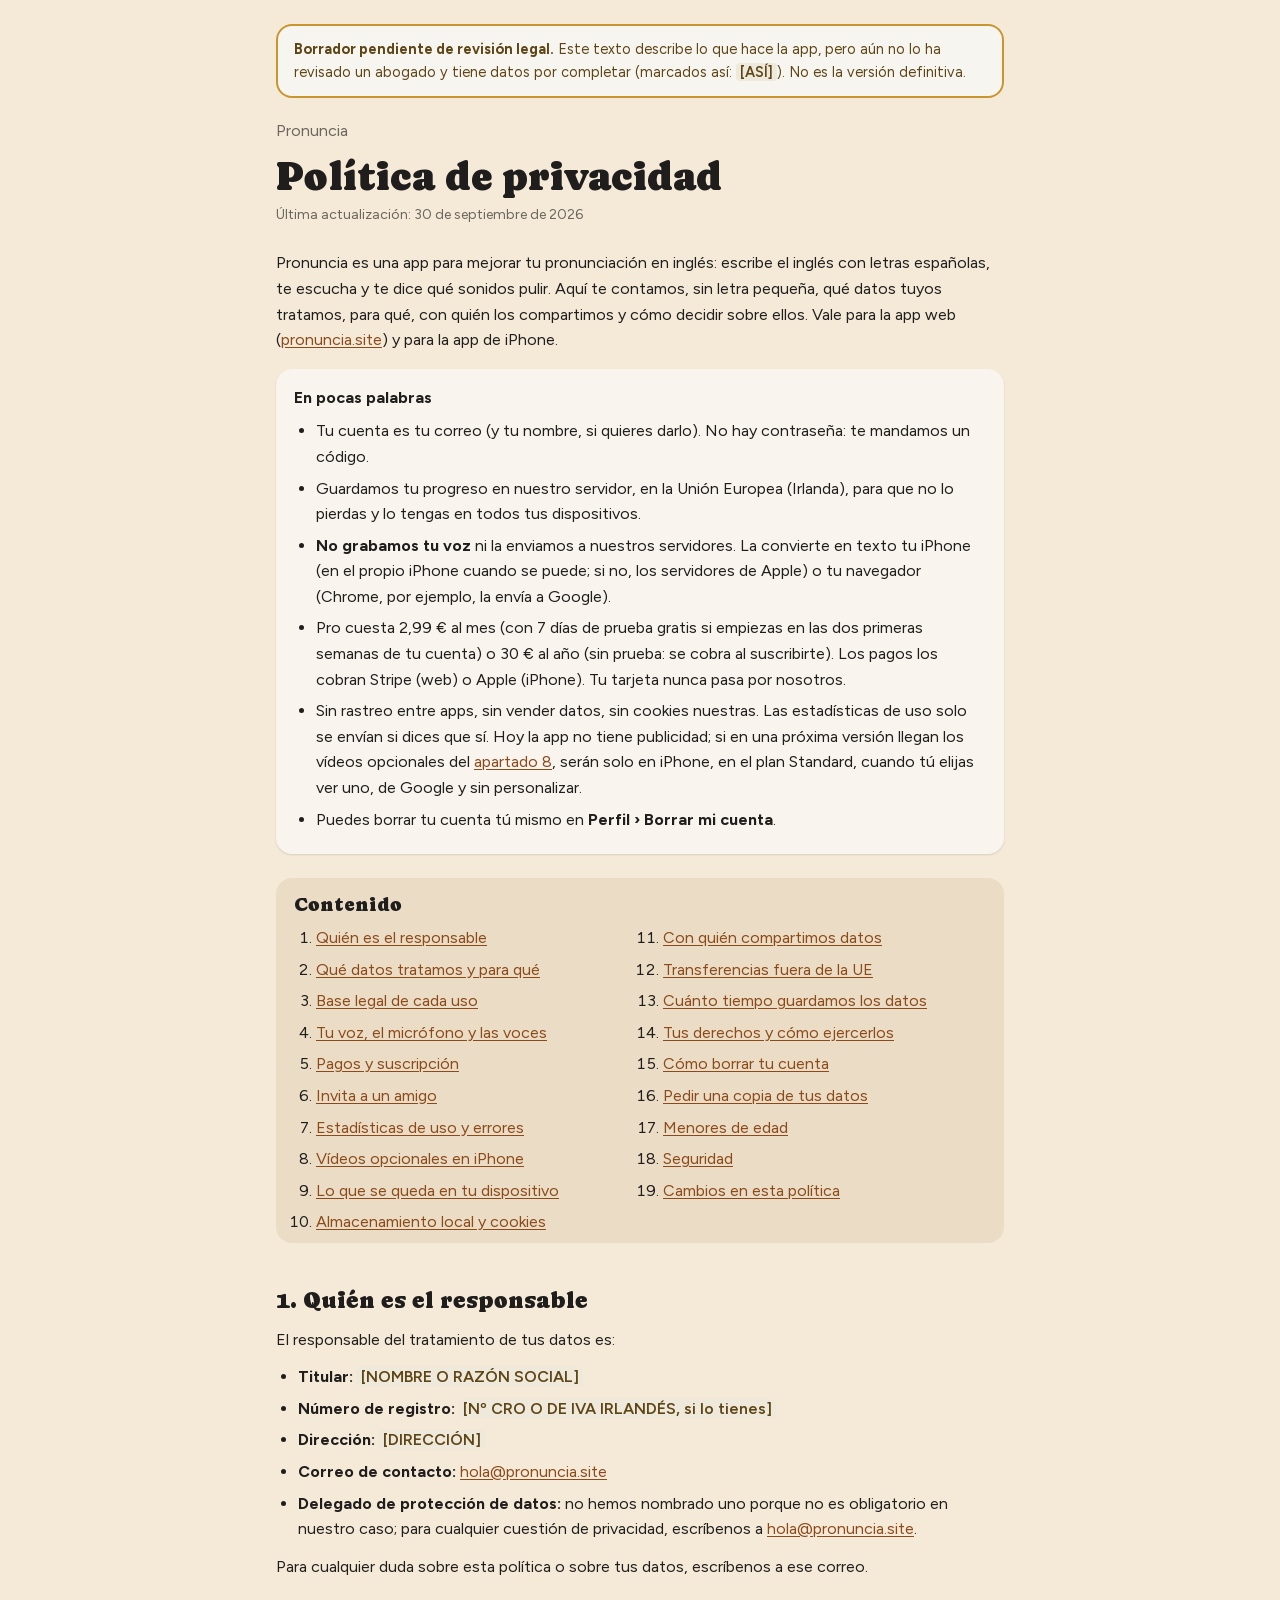
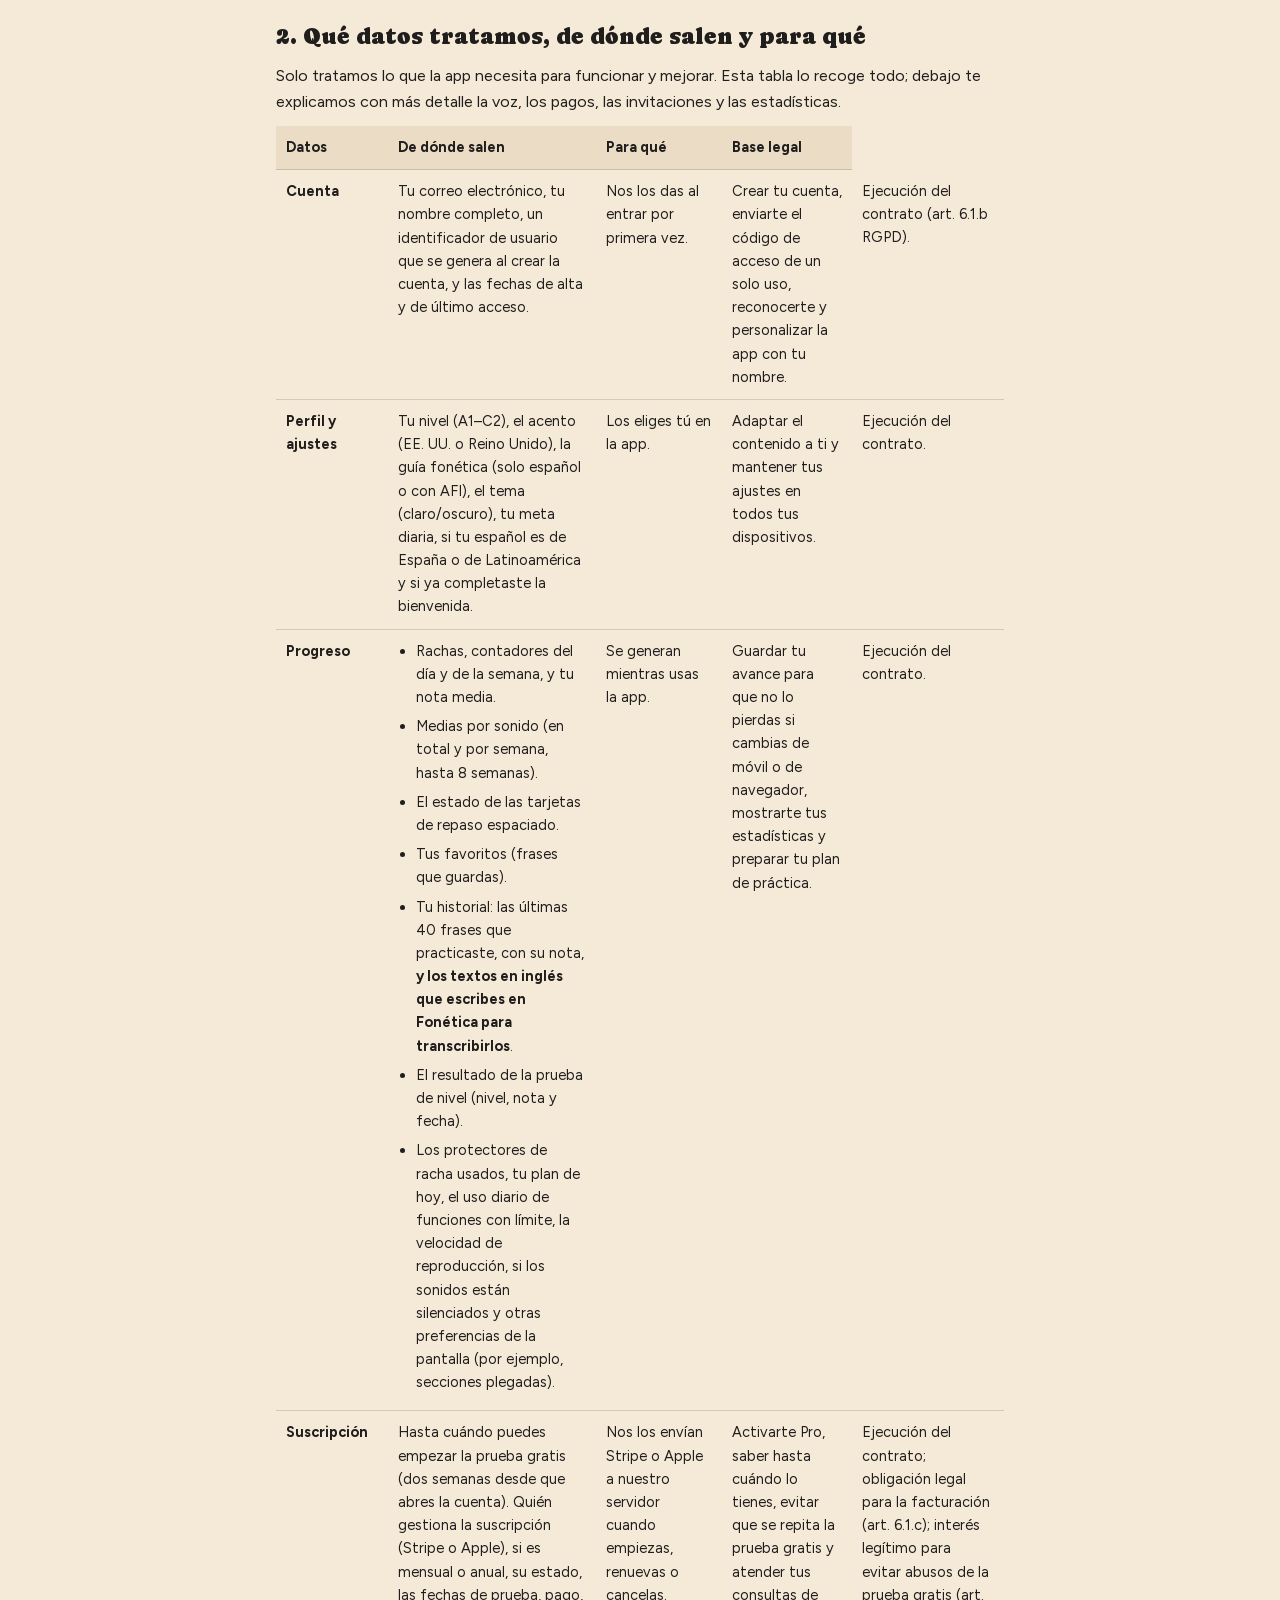
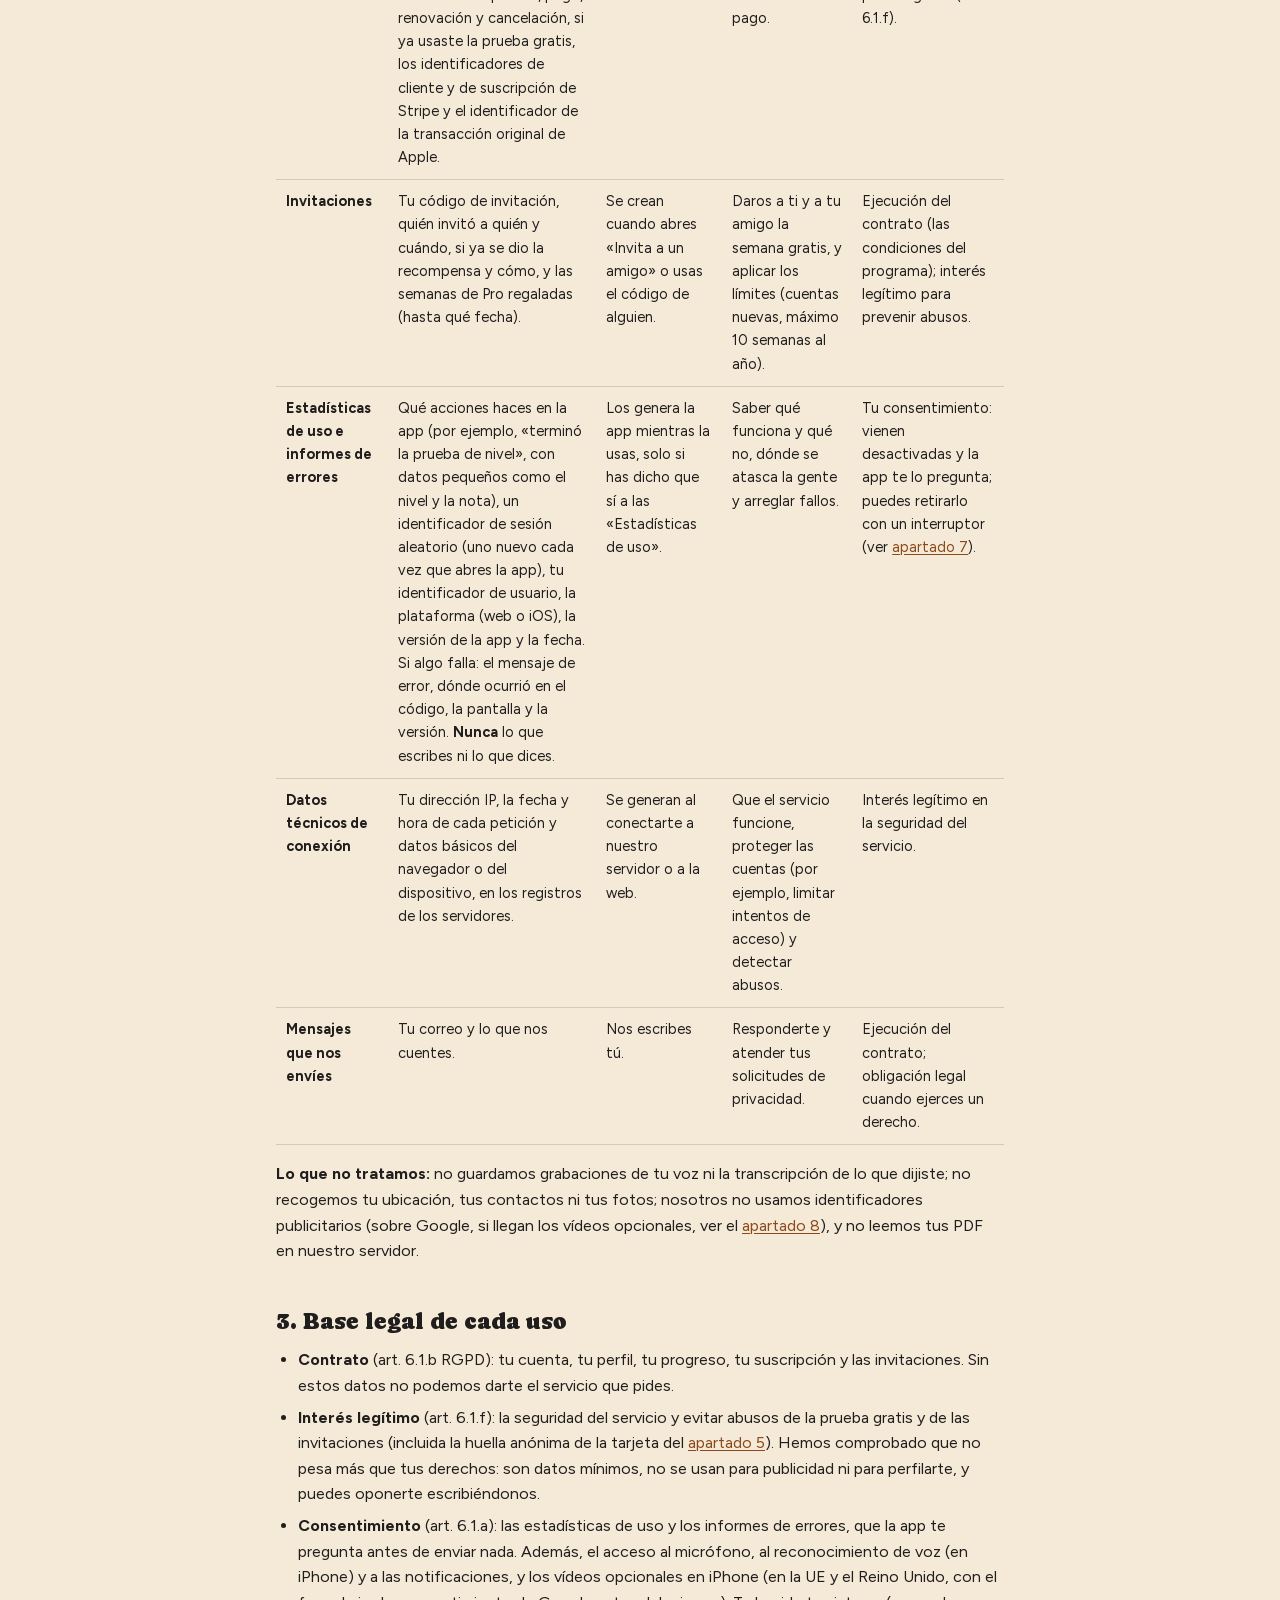
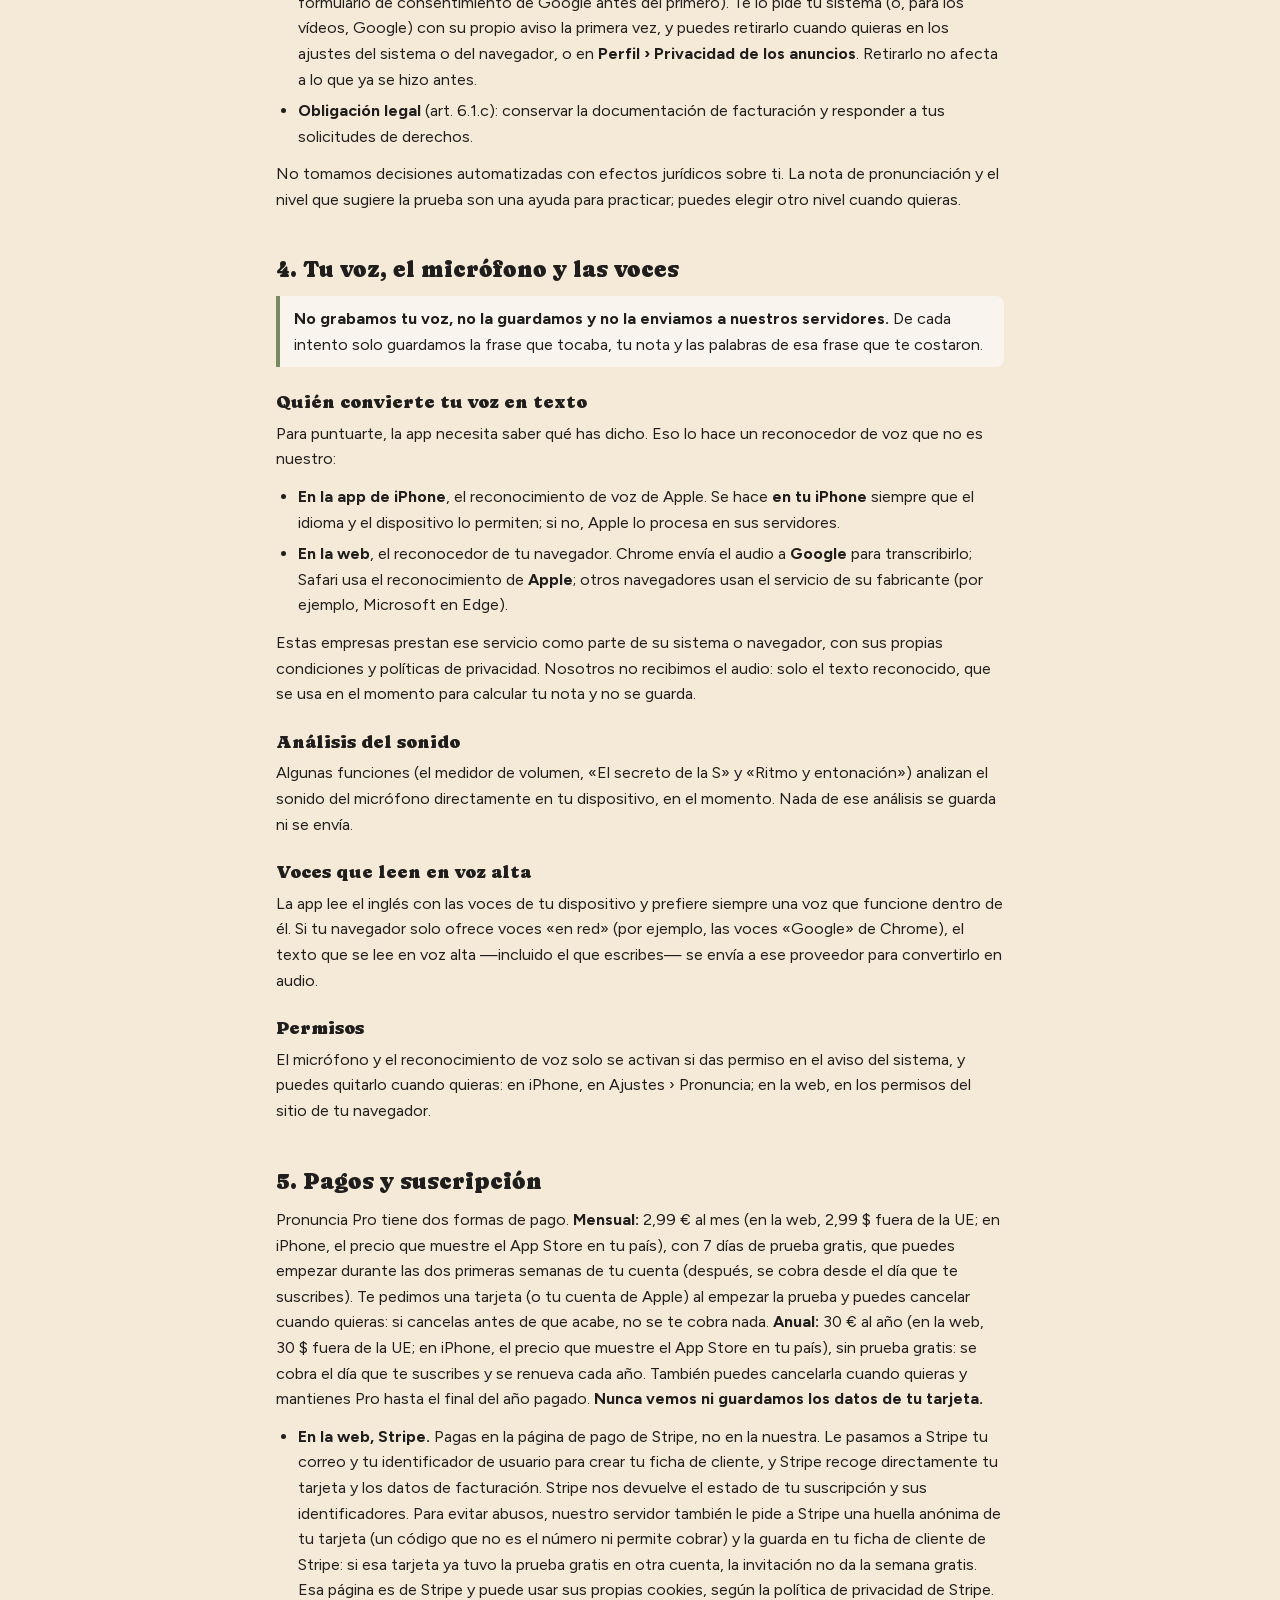
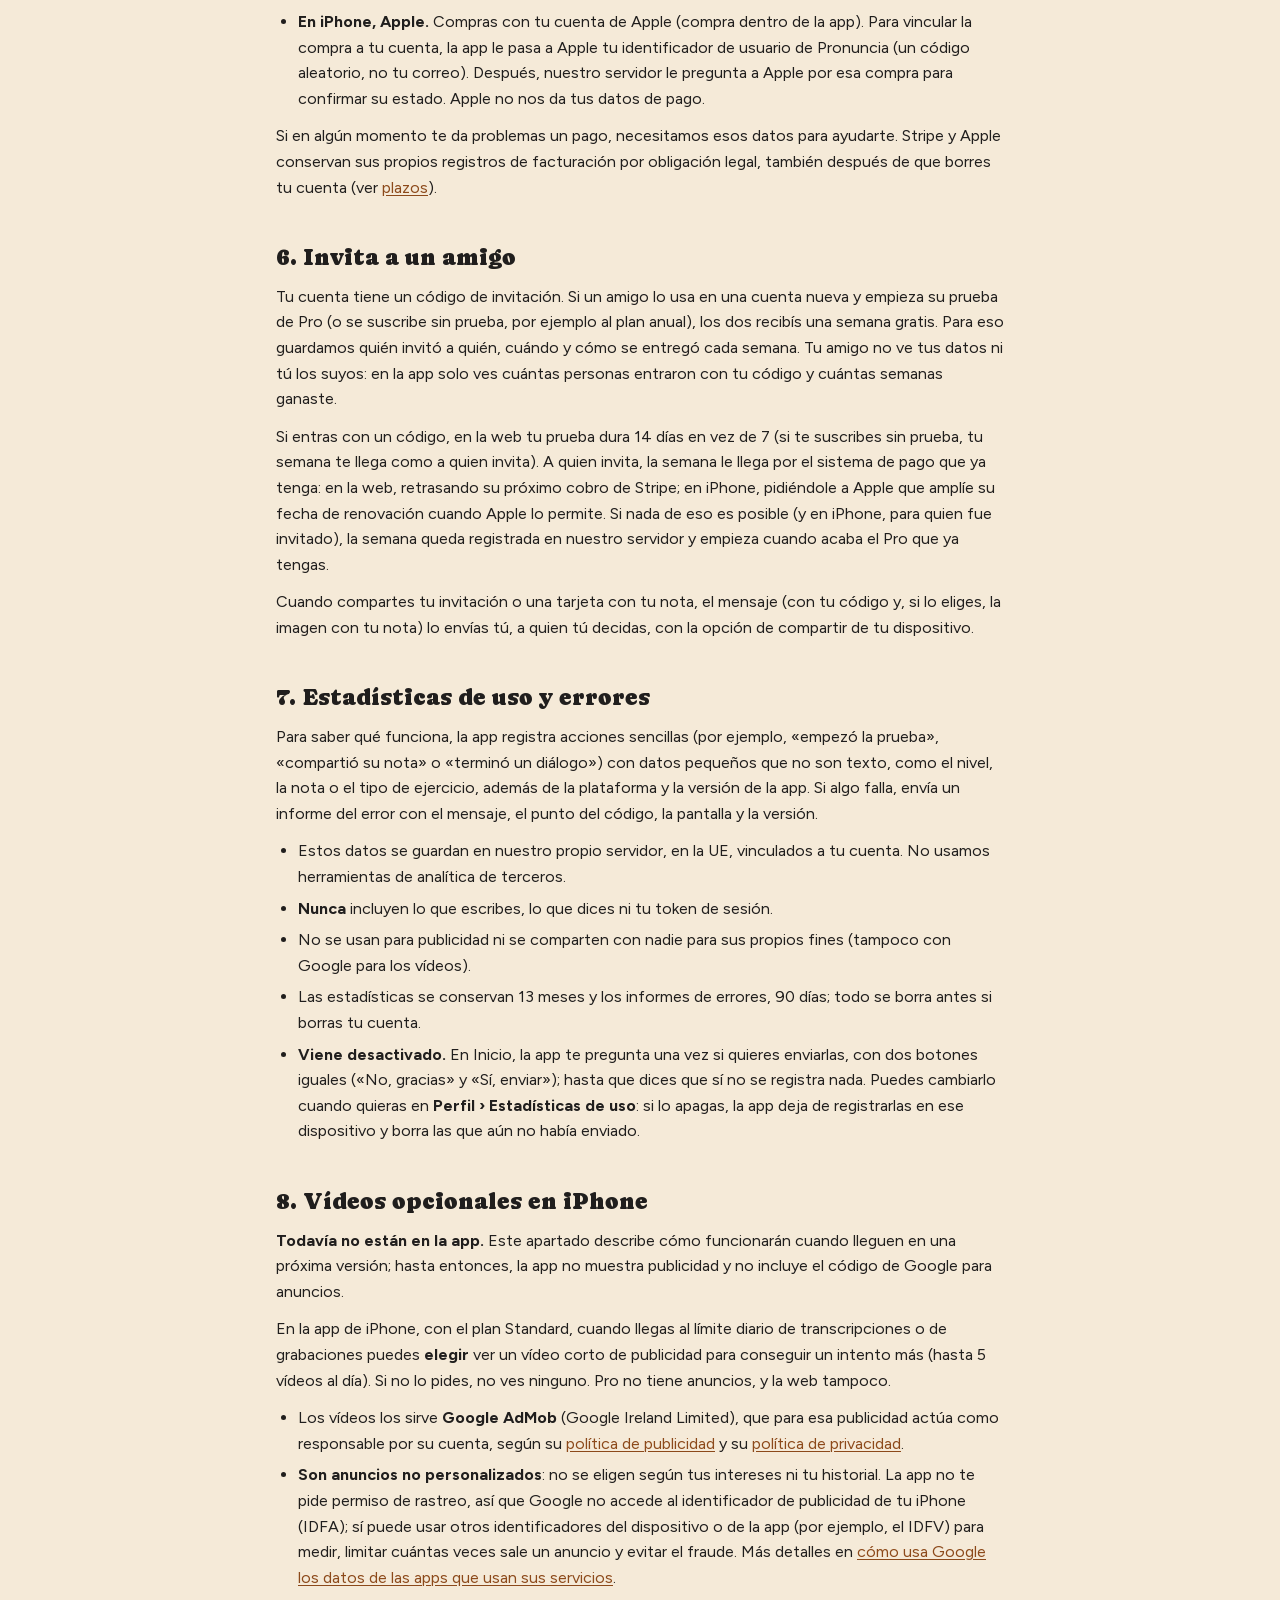
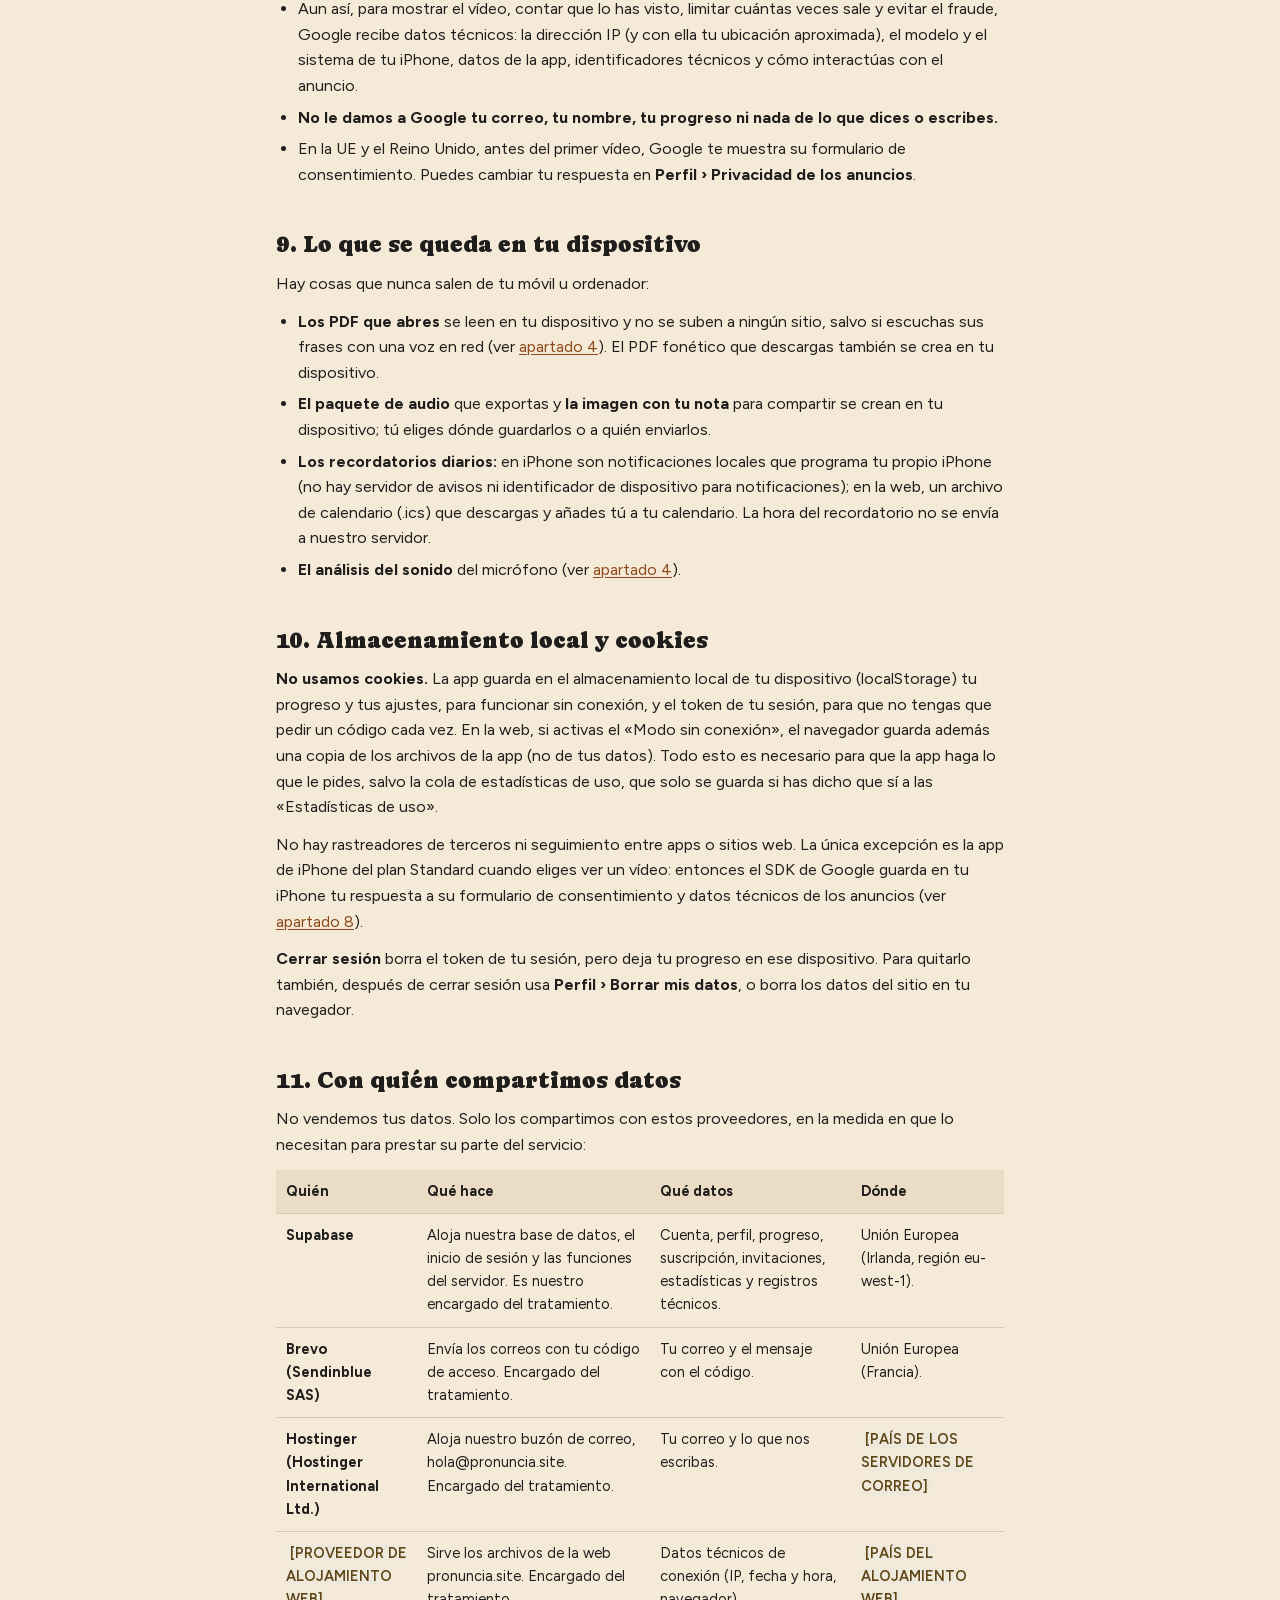
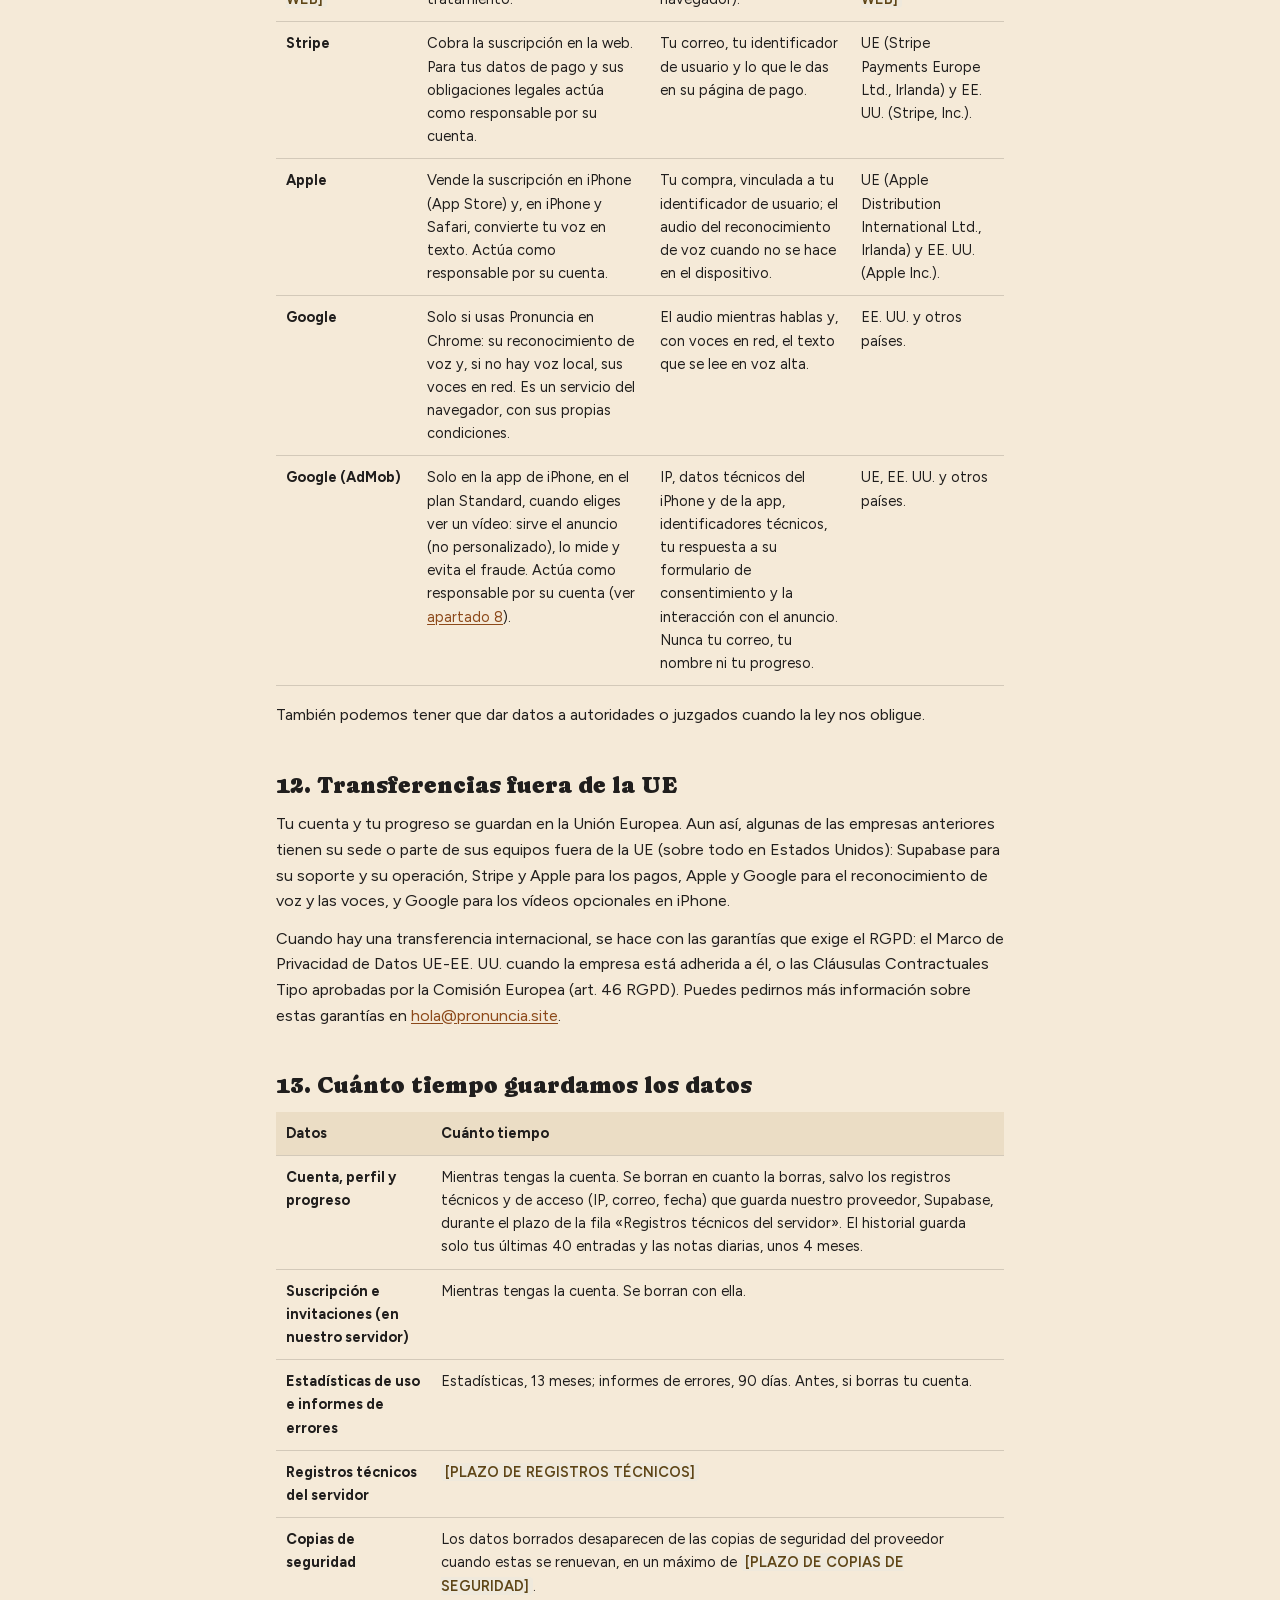
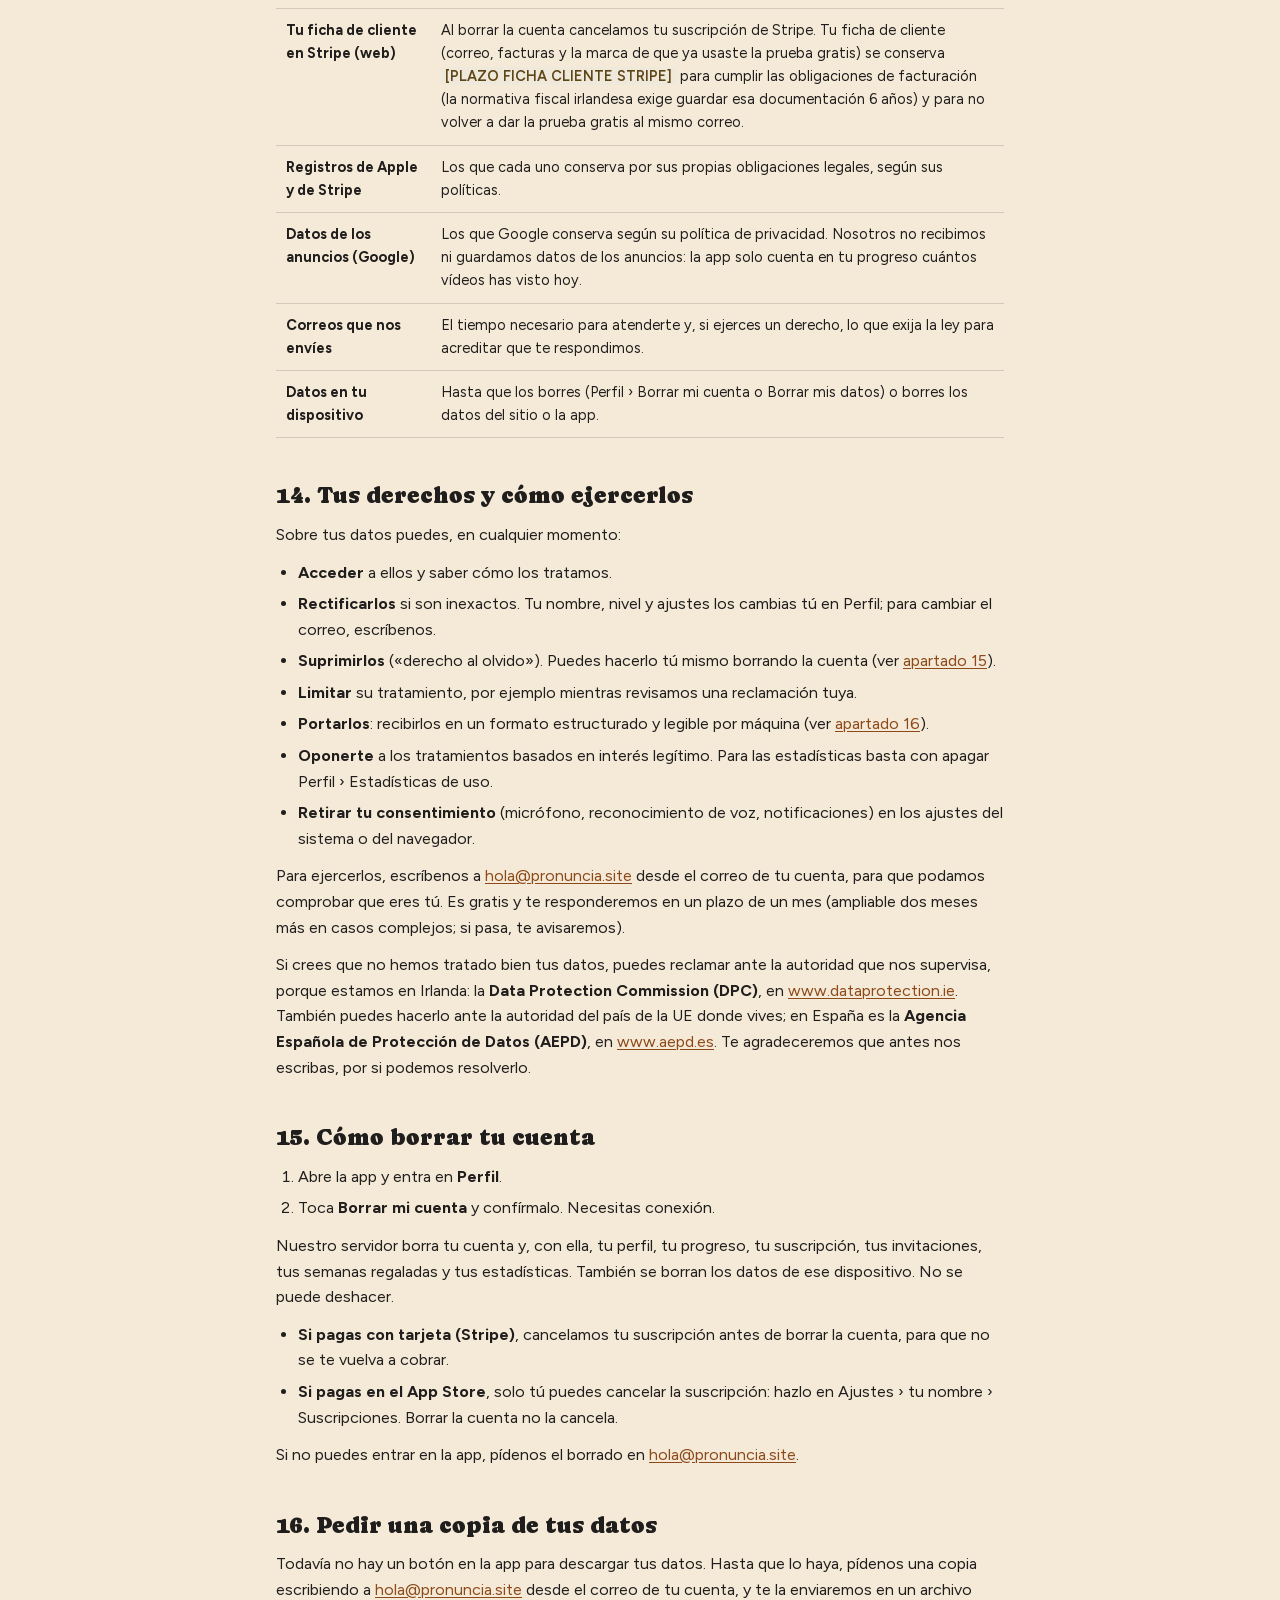
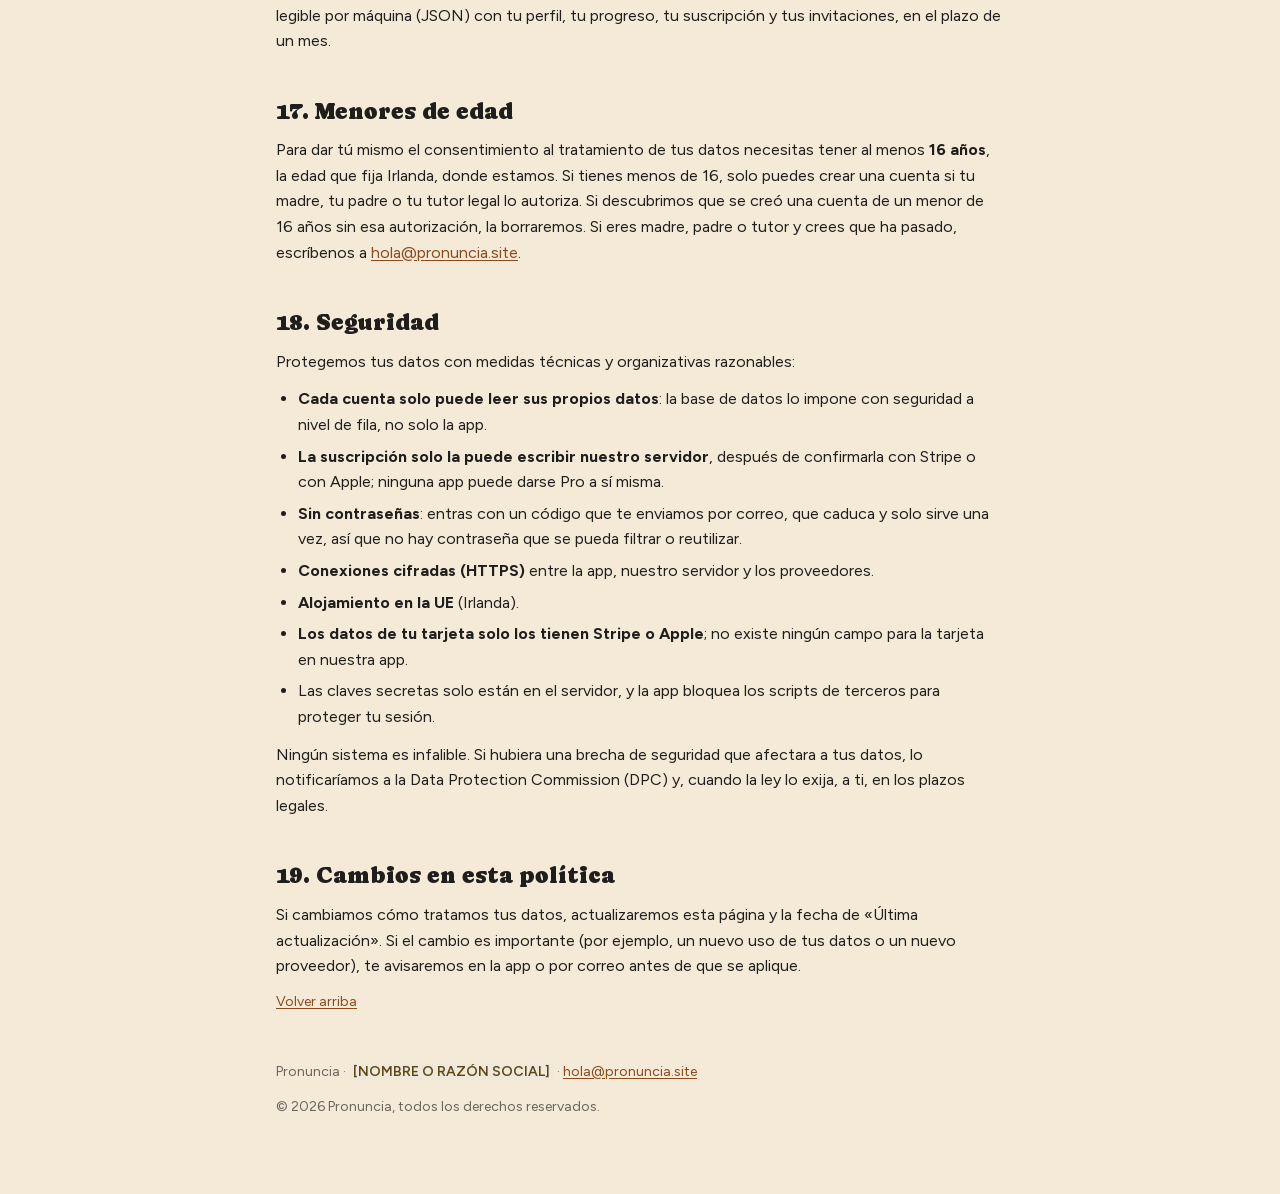
==== privacidad/index.html @ 5d5b7444 "pronuncia.site: home page, privacy policy, support" ====
<!doctype html>
<!--
  BORRADOR PENDIENTE DE REVISIÓN LEGAL.
  This policy was written from what the code in this repository does
  (js/, supabase/, ios/) and has NOT been reviewed by a lawyer. Have it
  reviewed, fill in every [PLACEHOLDER], and only then publish it. Once a
  lawyer has approved it, delete this comment AND the visible
  <div class="review-banner"> below (see docs/DEPLOY.md §7).
-->
<html lang="es">
<head>
<meta charset="utf-8">
<meta name="viewport" content="width=device-width, initial-scale=1">
<meta name="color-scheme" content="light dark">
<meta http-equiv="Content-Security-Policy" content="default-src 'none'; style-src 'self' 'unsafe-inline'; font-src 'self'; img-src 'self' data:; base-uri 'none'; form-action 'none'">
<meta name="referrer" content="no-referrer">
<meta name="description" content="Qué datos trata Pronuncia, para qué, con quién y cómo ejercer tus derechos.">
<title>Política de privacidad · Pronuncia</title>
<link rel="stylesheet" href="../css/tokens.css">
<style>
  *, *::before, *::after { box-sizing: border-box; }
  html { -webkit-text-size-adjust: 100%; scroll-behavior: smooth; }
  body {
    margin: 0;
    background: var(--color-bg);
    color: var(--color-text);
    font-family: var(--font-body);
    font-size: 16px;
    line-height: 1.6;
  }
  main { max-width: 760px; margin: 0 auto; padding: 24px 16px 64px; }
  h1, h2, h3 {
    font-family: var(--font-heading);
    font-weight: var(--font-heading-weight);
    line-height: 1.2;
    margin: 0;
  }
  h1 { font-size: clamp(30px, 7vw, 40px); margin: 8px 0 4px; }
  h2 { font-size: 23px; margin: 44px 0 12px; scroll-margin-top: 16px; }
  h3 { font-size: 18px; margin: 24px 0 8px; }
  p, ul, ol { margin: 0 0 12px; }
  ul, ol { padding-left: 22px; }
  li { margin-bottom: 6px; }
  a { color: var(--color-accent-700); text-underline-offset: 2px; }
  a:hover { text-decoration-thickness: 2px; }
  code { font-size: .92em; background: var(--color-surface); padding: 1px 5px; border-radius: 6px; }
  .muted { color: var(--ink-muted); }
  .updated { color: var(--ink-muted); font-size: 14px; margin-bottom: 24px; }

  .review-banner {
    background: var(--color-gold-100);
    color: var(--color-gold-800);
    border: 2px solid var(--color-gold);
    border-radius: var(--radius-md);
    padding: 12px 16px;
    font-size: 14.5px;
    margin-bottom: 20px;
  }
  .review-banner b { color: inherit; }

  .summary {
    background: var(--color-raised);
    border-radius: var(--radius-md);
    box-shadow: var(--shadow-sm);
    padding: 16px 18px;
    margin: 16px 0 8px;
  }
  .summary ul { margin: 0; }

  nav.toc {
    background: var(--color-surface);
    border-radius: var(--radius-md);
    padding: 16px 18px 8px;
    margin: 24px 0 8px;
  }
  nav.toc h2 { margin: 0 0 8px; font-size: 19px; }
  nav.toc ol { columns: 2 240px; column-gap: 24px; margin: 0; }
  nav.toc li { break-inside: avoid; margin-bottom: 6px; }

  .placeholder {
    background: var(--color-gold-200);
    color: var(--color-gold-800);
    border-radius: 4px;
    padding: 0 4px;
    font-weight: 600;
  }

  .table-wrap { margin: 12px 0 16px; }
  table { width: 100%; border-collapse: collapse; font-size: 14.5px; }
  th, td { text-align: left; vertical-align: top; padding: 10px 10px; border-bottom: 1px solid var(--color-divider); }
  thead th { background: var(--color-surface); font-weight: 700; }
  tbody th { font-weight: 700; }
  td ul { margin: 0; padding-left: 18px; }

  /* On a phone each row becomes a card: four columns of prose do not fit
     in 343px, and a sideways-scrolling table hides the column you need. */
  @media (max-width: 640px) {
    table, thead, tbody, tr, th, td { display: block; }
    thead { position: absolute; width: 1px; height: 1px; overflow: hidden; clip: rect(0 0 0 0); }
    tr {
      background: var(--color-raised);
      border-radius: var(--radius-md);
      box-shadow: var(--shadow-sm);
      margin-bottom: 12px;
      padding: 6px 4px;
    }
    th, td { border-bottom: none; padding: 6px 12px; }
    tbody th { font-size: 16px; padding-top: 10px; }
    td[data-label]::before {
      content: attr(data-label);
      display: block;
      font-size: 12px;
      font-weight: 700;
      letter-spacing: .04em;
      text-transform: uppercase;
      color: var(--ink-muted);
    }
  }

  .callout {
    border-left: 4px solid var(--color-accent-2);
    background: var(--color-raised);
    border-radius: 0 var(--radius-sm) var(--radius-sm) 0;
    padding: 10px 14px;
    margin: 12px 0 16px;
  }
  .back { font-size: 14px; }
  footer { margin-top: 48px; color: var(--ink-muted); font-size: 14px; }
</style>
</head>
<body>
<main>

<div class="review-banner" role="note">
  <b>Borrador pendiente de revisión legal.</b> Este texto describe lo que hace
  la app, pero aún no lo ha revisado un abogado y tiene datos por completar
  (marcados así: <span class="placeholder">[ASÍ]</span>). No es la versión
  definitiva.
</div>

<p class="muted" style="margin:0">Pronuncia</p>
<h1 id="inicio">Política de privacidad</h1>
<p class="updated">Última actualización: <time datetime="2026-09-30">30 de septiembre de 2026</time></p>

<p>
  Pronuncia es una app para mejorar tu pronunciación en inglés: escribe el
  inglés con letras españolas, te escucha y te dice qué sonidos pulir. Aquí te
  contamos, sin letra pequeña, qué datos tuyos tratamos, para qué, con quién
  los compartimos y cómo decidir sobre ellos. Vale para la app web
  (<a href="https://pronuncia.site">pronuncia.site</a>) y para la app de iPhone.
</p>

<div class="summary">
  <p style="margin-bottom:8px"><b>En pocas palabras</b></p>
  <ul>
    <li>Tu cuenta es tu correo (y tu nombre, si quieres darlo). No hay contraseña: te mandamos un código.</li>
    <li>Guardamos tu progreso en nuestro servidor, en la Unión Europea (Irlanda), para que no lo pierdas y lo tengas en todos tus dispositivos.</li>
    <li><b>No grabamos tu voz</b> ni la enviamos a nuestros servidores. La convierte en texto tu iPhone (en el propio iPhone cuando se puede; si no, los servidores de Apple) o tu navegador (Chrome, por ejemplo, la envía a Google).</li>
    <li>Pro cuesta 2,99 € al mes (con 7 días de prueba gratis si empiezas en las dos primeras semanas de tu cuenta) o 30 € al año (sin prueba: se cobra al suscribirte). Los pagos los cobran Stripe (web) o Apple (iPhone). Tu tarjeta nunca pasa por nosotros.</li>
    <li>Sin rastreo entre apps, sin vender datos, sin cookies nuestras. Las estadísticas de uso solo se envían si dices que sí. Hoy la app no tiene publicidad; si en una próxima versión llegan los vídeos opcionales del <a href="#anuncios">apartado 8</a>, serán solo en iPhone, en el plan Standard, cuando tú elijas ver uno, de Google y sin personalizar.</li>
    <li>Puedes borrar tu cuenta tú mismo en <b>Perfil › Borrar mi cuenta</b>.</li>
  </ul>
</div>

<nav class="toc" aria-labelledby="toc-title">
  <h2 id="toc-title">Contenido</h2>
  <ol>
    <li><a href="#responsable">Quién es el responsable</a></li>
    <li><a href="#datos">Qué datos tratamos y para qué</a></li>
    <li><a href="#bases">Base legal de cada uso</a></li>
    <li><a href="#voz">Tu voz, el micrófono y las voces</a></li>
    <li><a href="#pagos">Pagos y suscripción</a></li>
    <li><a href="#invitaciones">Invita a un amigo</a></li>
    <li><a href="#estadisticas">Estadísticas de uso y errores</a></li>
    <li><a href="#anuncios">Vídeos opcionales en iPhone</a></li>
    <li><a href="#dispositivo">Lo que se queda en tu dispositivo</a></li>
    <li><a href="#cookies">Almacenamiento local y cookies</a></li>
    <li><a href="#destinatarios">Con quién compartimos datos</a></li>
    <li><a href="#transferencias">Transferencias fuera de la UE</a></li>
    <li><a href="#plazos">Cuánto tiempo guardamos los datos</a></li>
    <li><a href="#derechos">Tus derechos y cómo ejercerlos</a></li>
    <li><a href="#borrar">Cómo borrar tu cuenta</a></li>
    <li><a href="#copia">Pedir una copia de tus datos</a></li>
    <li><a href="#menores">Menores de edad</a></li>
    <li><a href="#seguridad">Seguridad</a></li>
    <li><a href="#cambios">Cambios en esta política</a></li>
  </ol>
</nav>

<!-- ─────────────────────────────────────────────────────────────────── -->
<h2 id="responsable">1. Quién es el responsable</h2>
<p>El responsable del tratamiento de tus datos es:</p>
<ul>
  <li><b>Titular:</b> <span class="placeholder">[NOMBRE O RAZÓN SOCIAL]</span></li>
  <li><b>Número de registro:</b> <span class="placeholder">[Nº CRO O DE IVA IRLANDÉS, si lo tienes]</span></li>
  <li><b>Dirección:</b> <span class="placeholder">[DIRECCIÓN]</span></li>
  <li><b>Correo de contacto:</b> <a href="mailto:hola@pronuncia.site">hola@pronuncia.site</a></li>
  <li><b>Delegado de protección de datos:</b> no hemos nombrado uno porque no es obligatorio en nuestro caso; para cualquier cuestión de privacidad, escríbenos a <a href="mailto:hola@pronuncia.site">hola@pronuncia.site</a>.</li>
</ul>
<p>Para cualquier duda sobre esta política o sobre tus datos, escríbenos a ese correo.</p>

<!-- ─────────────────────────────────────────────────────────────────── -->
<h2 id="datos">2. Qué datos tratamos, de dónde salen y para qué</h2>
<p>
  Solo tratamos lo que la app necesita para funcionar y mejorar. Esta tabla
  lo recoge todo; debajo te explicamos con más detalle la voz, los pagos, las
  invitaciones y las estadísticas.
</p>

<div class="table-wrap">
<table>
  <thead>
    <tr><th scope="col">Datos</th><th scope="col">De dónde salen</th><th scope="col">Para qué</th><th scope="col">Base legal</th></tr>
  </thead>
  <tbody>
    <tr>
      <th scope="row">Cuenta</th>
      <td data-label="Datos">Tu correo electrónico, tu nombre completo, un identificador de usuario que se genera al crear la cuenta, y las fechas de alta y de último acceso.</td>
      <td data-label="De dónde salen">Nos los das al entrar por primera vez.</td>
      <td data-label="Para qué">Crear tu cuenta, enviarte el código de acceso de un solo uso, reconocerte y personalizar la app con tu nombre.</td>
      <td data-label="Base legal">Ejecución del contrato (art. 6.1.b RGPD).</td>
    </tr>
    <tr>
      <th scope="row">Perfil y ajustes</th>
      <td data-label="Datos">Tu nivel (A1–C2), el acento (EE. UU. o Reino Unido), la guía fonética (solo español o con AFI), el tema (claro/oscuro), tu meta diaria, si tu español es de España o de Latinoamérica y si ya completaste la bienvenida.</td>
      <td data-label="De dónde salen">Los eliges tú en la app.</td>
      <td data-label="Para qué">Adaptar el contenido a ti y mantener tus ajustes en todos tus dispositivos.</td>
      <td data-label="Base legal">Ejecución del contrato.</td>
    </tr>
    <tr>
      <th scope="row">Progreso</th>
      <td data-label="Datos">
        <ul>
          <li>Rachas, contadores del día y de la semana, y tu nota media.</li>
          <li>Medias por sonido (en total y por semana, hasta 8 semanas).</li>
          <li>El estado de las tarjetas de repaso espaciado.</li>
          <li>Tus favoritos (frases que guardas).</li>
          <li>Tu historial: las últimas 40 frases que practicaste, con su nota, <b>y los textos en inglés que escribes en Fonética para transcribirlos</b>.</li>
          <li>El resultado de la prueba de nivel (nivel, nota y fecha).</li>
          <li>Los protectores de racha usados, tu plan de hoy, el uso diario de funciones con límite, la velocidad de reproducción, si los sonidos están silenciados y otras preferencias de la pantalla (por ejemplo, secciones plegadas).</li>
        </ul>
      </td>
      <td data-label="De dónde salen">Se generan mientras usas la app.</td>
      <td data-label="Para qué">Guardar tu avance para que no lo pierdas si cambias de móvil o de navegador, mostrarte tus estadísticas y preparar tu plan de práctica.</td>
      <td data-label="Base legal">Ejecución del contrato.</td>
    </tr>
    <tr>
      <th scope="row">Suscripción</th>
      <td data-label="Datos">Hasta cuándo puedes empezar la prueba gratis (dos semanas desde que abres la cuenta). Quién gestiona la suscripción (Stripe o Apple), si es mensual o anual, su estado, las fechas de prueba, pago, renovación y cancelación, si ya usaste la prueba gratis, los identificadores de cliente y de suscripción de Stripe y el identificador de la transacción original de Apple.</td>
      <td data-label="De dónde salen">Nos los envían Stripe o Apple a nuestro servidor cuando empiezas, renuevas o cancelas.</td>
      <td data-label="Para qué">Activarte Pro, saber hasta cuándo lo tienes, evitar que se repita la prueba gratis y atender tus consultas de pago.</td>
      <td data-label="Base legal">Ejecución del contrato; obligación legal para la facturación (art. 6.1.c); interés legítimo para evitar abusos de la prueba gratis (art. 6.1.f).</td>
    </tr>
    <tr>
      <th scope="row">Invitaciones</th>
      <td data-label="Datos">Tu código de invitación, quién invitó a quién y cuándo, si ya se dio la recompensa y cómo, y las semanas de Pro regaladas (hasta qué fecha).</td>
      <td data-label="De dónde salen">Se crean cuando abres «Invita a un amigo» o usas el código de alguien.</td>
      <td data-label="Para qué">Daros a ti y a tu amigo la semana gratis, y aplicar los límites (cuentas nuevas, máximo 10 semanas al año).</td>
      <td data-label="Base legal">Ejecución del contrato (las condiciones del programa); interés legítimo para prevenir abusos.</td>
    </tr>
    <tr>
      <th scope="row">Estadísticas de uso e informes de errores</th>
      <td data-label="Datos">Qué acciones haces en la app (por ejemplo, «terminó la prueba de nivel», con datos pequeños como el nivel y la nota), un identificador de sesión aleatorio (uno nuevo cada vez que abres la app), tu identificador de usuario, la plataforma (web o iOS), la versión de la app y la fecha. Si algo falla: el mensaje de error, dónde ocurrió en el código, la pantalla y la versión. <b>Nunca</b> lo que escribes ni lo que dices.</td>
      <td data-label="De dónde salen">Los genera la app mientras la usas, solo si has dicho que sí a las «Estadísticas de uso».</td>
      <td data-label="Para qué">Saber qué funciona y qué no, dónde se atasca la gente y arreglar fallos.</td>
      <td data-label="Base legal">Tu consentimiento: vienen desactivadas y la app te lo pregunta; puedes retirarlo con un interruptor (ver <a href="#estadisticas">apartado 7</a>).</td>
    </tr>
    <tr>
      <th scope="row">Datos técnicos de conexión</th>
      <td data-label="Datos">Tu dirección IP, la fecha y hora de cada petición y datos básicos del navegador o del dispositivo, en los registros de los servidores.</td>
      <td data-label="De dónde salen">Se generan al conectarte a nuestro servidor o a la web.</td>
      <td data-label="Para qué">Que el servicio funcione, proteger las cuentas (por ejemplo, limitar intentos de acceso) y detectar abusos.</td>
      <td data-label="Base legal">Interés legítimo en la seguridad del servicio.</td>
    </tr>
    <tr>
      <th scope="row">Mensajes que nos envíes</th>
      <td data-label="Datos">Tu correo y lo que nos cuentes.</td>
      <td data-label="De dónde salen">Nos escribes tú.</td>
      <td data-label="Para qué">Responderte y atender tus solicitudes de privacidad.</td>
      <td data-label="Base legal">Ejecución del contrato; obligación legal cuando ejerces un derecho.</td>
    </tr>
  </tbody>
</table>
</div>

<p>
  <b>Lo que no tratamos:</b> no guardamos grabaciones de tu voz ni la
  transcripción de lo que dijiste; no recogemos tu ubicación, tus contactos ni
  tus fotos; nosotros no usamos identificadores publicitarios (sobre Google,
  si llegan los vídeos opcionales, ver el <a href="#anuncios">apartado 8</a>), y no
  leemos tus PDF en nuestro servidor.
</p>

<!-- ─────────────────────────────────────────────────────────────────── -->
<h2 id="bases">3. Base legal de cada uso</h2>
<ul>
  <li><b>Contrato</b> (art. 6.1.b RGPD): tu cuenta, tu perfil, tu progreso, tu suscripción y las invitaciones. Sin estos datos no podemos darte el servicio que pides.</li>
  <li><b>Interés legítimo</b> (art. 6.1.f): la seguridad del servicio y evitar abusos de la prueba gratis y de las invitaciones (incluida la huella anónima de la tarjeta del <a href="#pagos">apartado 5</a>). Hemos comprobado que no pesa más que tus derechos: son datos mínimos, no se usan para publicidad ni para perfilarte, y puedes oponerte escribiéndonos.</li>
  <li><b>Consentimiento</b> (art. 6.1.a): las estadísticas de uso y los informes de errores, que la app te pregunta antes de enviar nada. Además, el acceso al micrófono, al reconocimiento de voz (en iPhone) y a las notificaciones, y los vídeos opcionales en iPhone (en la UE y el Reino Unido, con el formulario de consentimiento de Google antes del primero). Te lo pide tu sistema (o, para los vídeos, Google) con su propio aviso la primera vez, y puedes retirarlo cuando quieras en los ajustes del sistema o del navegador, o en <b>Perfil › Privacidad de los anuncios</b>. Retirarlo no afecta a lo que ya se hizo antes.</li>
  <li><b>Obligación legal</b> (art. 6.1.c): conservar la documentación de facturación y responder a tus solicitudes de derechos.</li>
</ul>
<p>No tomamos decisiones automatizadas con efectos jurídicos sobre ti. La nota de pronunciación y el nivel que sugiere la prueba son una ayuda para practicar; puedes elegir otro nivel cuando quieras.</p>

<!-- ─────────────────────────────────────────────────────────────────── -->
<h2 id="voz">4. Tu voz, el micrófono y las voces</h2>
<div class="callout">
  <b>No grabamos tu voz, no la guardamos y no la enviamos a nuestros servidores.</b>
  De cada intento solo guardamos la frase que tocaba, tu nota y las palabras de esa frase que te costaron.
</div>
<h3>Quién convierte tu voz en texto</h3>
<p>Para puntuarte, la app necesita saber qué has dicho. Eso lo hace un reconocedor de voz que no es nuestro:</p>
<ul>
  <li><b>En la app de iPhone</b>, el reconocimiento de voz de Apple. Se hace <b>en tu iPhone</b> siempre que el idioma y el dispositivo lo permiten; si no, Apple lo procesa en sus servidores.</li>
  <li><b>En la web</b>, el reconocedor de tu navegador. Chrome envía el audio a <b>Google</b> para transcribirlo; Safari usa el reconocimiento de <b>Apple</b>; otros navegadores usan el servicio de su fabricante (por ejemplo, Microsoft en Edge).</li>
</ul>
<p>
  Estas empresas prestan ese servicio como parte de su sistema o navegador,
  con sus propias condiciones y políticas de privacidad. Nosotros no recibimos
  el audio: solo el texto reconocido, que se usa en el momento para calcular tu
  nota y no se guarda.
</p>
<h3>Análisis del sonido</h3>
<p>
  Algunas funciones (el medidor de volumen, «El secreto de la S» y «Ritmo y
  entonación») analizan el sonido del micrófono directamente en tu
  dispositivo, en el momento. Nada de ese análisis se guarda ni se envía.
</p>
<h3>Voces que leen en voz alta</h3>
<p>
  La app lee el inglés con las voces de tu dispositivo y prefiere siempre una
  voz que funcione dentro de él. Si tu navegador solo ofrece voces «en red»
  (por ejemplo, las voces «Google» de Chrome), el texto que se lee en voz alta
  —incluido el que escribes— se envía a ese proveedor para convertirlo en
  audio.
</p>
<h3>Permisos</h3>
<p>
  El micrófono y el reconocimiento de voz solo se activan si das permiso en el
  aviso del sistema, y puedes quitarlo cuando quieras: en iPhone, en
  Ajustes › Pronuncia; en la web, en los permisos del sitio de tu navegador.
</p>

<!-- ─────────────────────────────────────────────────────────────────── -->
<h2 id="pagos">5. Pagos y suscripción</h2>
<p>Pronuncia Pro tiene dos formas de pago. <b>Mensual:</b> 2,99 € al mes (en la web, 2,99 $ fuera de la UE; en iPhone, el precio que muestre el App Store en tu país), con 7 días de prueba gratis, que puedes empezar durante las dos primeras semanas de tu cuenta (después, se cobra desde el día que te suscribes). Te pedimos una tarjeta (o tu cuenta de Apple) al empezar la prueba y puedes cancelar cuando quieras: si cancelas antes de que acabe, no se te cobra nada. <b>Anual:</b> 30 € al año (en la web, 30 $ fuera de la UE; en iPhone, el precio que muestre el App Store en tu país), sin prueba gratis: se cobra el día que te suscribes y se renueva cada año. También puedes cancelarla cuando quieras y mantienes Pro hasta el final del año pagado. <b>Nunca vemos ni guardamos los datos de tu tarjeta.</b></p>
<ul>
  <li>
    <b>En la web, Stripe.</b> Pagas en la página de pago de Stripe, no en la
    nuestra. Le pasamos a Stripe tu correo y tu identificador de usuario para
    crear tu ficha de cliente, y Stripe recoge directamente tu tarjeta y los
    datos de facturación. Stripe nos devuelve el estado de tu suscripción y sus
    identificadores. Para evitar abusos, nuestro servidor también le pide a
    Stripe una huella anónima de tu tarjeta (un código que no es el número ni
    permite cobrar) y la guarda en tu ficha de cliente de Stripe: si esa
    tarjeta ya tuvo la prueba gratis en otra cuenta, la invitación no da la
    semana gratis. Esa página es de Stripe y puede usar sus propias
    cookies, según la política de privacidad de Stripe.
  </li>
  <li>
    <b>En iPhone, Apple.</b> Compras con tu cuenta de Apple (compra dentro de
    la app). Para vincular la compra a tu cuenta, la app le pasa a Apple tu
    identificador de usuario de Pronuncia (un código aleatorio, no tu correo).
    Después, nuestro servidor le pregunta a Apple por esa compra para confirmar
    su estado. Apple no nos da tus datos de pago.
  </li>
</ul>
<p>
  Si en algún momento te da problemas un pago, necesitamos esos datos para
  ayudarte. Stripe y Apple conservan sus propios registros de facturación por
  obligación legal, también después de que borres tu cuenta (ver
  <a href="#plazos">plazos</a>).
</p>

<!-- ─────────────────────────────────────────────────────────────────── -->
<h2 id="invitaciones">6. Invita a un amigo</h2>
<p>
  Tu cuenta tiene un código de invitación. Si un amigo lo usa en una cuenta
  nueva y empieza su prueba de Pro (o se suscribe sin prueba, por ejemplo
  al plan anual), los dos recibís una semana gratis. Para
  eso guardamos quién invitó a quién, cuándo y cómo se entregó cada semana.
  Tu amigo no ve tus datos ni tú los suyos: en la app solo ves cuántas
  personas entraron con tu código y cuántas semanas ganaste.
</p>
<p>
  Si entras con un código, en la web tu prueba dura 14 días en vez de 7 (si te
  suscribes sin prueba, tu semana te llega como a quien invita). A quien invita, la semana le llega por el sistema de pago que ya tenga: en la
  web, retrasando su próximo cobro de Stripe; en iPhone, pidiéndole a Apple que
  amplíe su fecha de renovación cuando Apple lo permite. Si nada de eso es
  posible (y en iPhone, para quien fue invitado), la semana queda registrada
  en nuestro servidor y empieza cuando acaba el Pro que ya tengas.
</p>
<p>
  Cuando compartes tu invitación o una tarjeta con tu nota, el mensaje (con tu
  código y, si lo eliges, la imagen con tu nota) lo envías tú, a quien tú
  decidas, con la opción de compartir de tu dispositivo.
</p>

<!-- ─────────────────────────────────────────────────────────────────── -->
<h2 id="estadisticas">7. Estadísticas de uso y errores</h2>
<p>
  Para saber qué funciona, la app registra acciones sencillas (por ejemplo,
  «empezó la prueba», «compartió su nota» o «terminó un diálogo») con datos
  pequeños que no son texto, como el nivel, la nota o el tipo de ejercicio,
  además de la plataforma y la versión de la app. Si algo falla, envía un
  informe del error con el mensaje, el punto del código, la pantalla y la
  versión.
</p>
<ul>
  <li>Estos datos se guardan en nuestro propio servidor, en la UE, vinculados a tu cuenta. No usamos herramientas de analítica de terceros.</li>
  <li><b>Nunca</b> incluyen lo que escribes, lo que dices ni tu token de sesión.</li>
  <li>No se usan para publicidad ni se comparten con nadie para sus propios fines (tampoco con Google para los vídeos).</li>
  <li>Las estadísticas se conservan 13 meses y los informes de errores, 90 días; todo se borra antes si borras tu cuenta.</li>
  <li>
    <b>Viene desactivado.</b> En Inicio, la app te pregunta una vez si quieres
    enviarlas, con dos botones iguales («No, gracias» y «Sí, enviar»); hasta
    que dices que sí no se registra nada. Puedes cambiarlo cuando quieras en
    <b>Perfil › Estadísticas de uso</b>: si lo apagas, la app deja de
    registrarlas en ese dispositivo y borra las que aún no había enviado.
  </li>
</ul>

<!-- ─────────────────────────────────────────────────────────────────── -->
<h2 id="anuncios">8. Vídeos opcionales en iPhone</h2>
<p>
  <b>Todavía no están en la app.</b> Este apartado describe cómo funcionarán
  cuando lleguen en una próxima versión; hasta entonces, la app no muestra
  publicidad y no incluye el código de Google para anuncios.
</p>
<p>
  En la app de iPhone, con el plan Standard, cuando llegas al límite diario
  de transcripciones o de grabaciones puedes <b>elegir</b> ver un vídeo
  corto de publicidad para conseguir un intento más (hasta 5 vídeos al día).
  Si no lo pides, no ves ninguno. Pro no tiene anuncios, y la web tampoco.
</p>
<ul>
  <li>Los vídeos los sirve <b>Google AdMob</b> (Google Ireland Limited), que para esa publicidad actúa como responsable por su cuenta, según su <a href="https://policies.google.com/technologies/ads" rel="noopener">política de publicidad</a> y su <a href="https://policies.google.com/privacy" rel="noopener">política de privacidad</a>.</li>
  <li><b>Son anuncios no personalizados</b>: no se eligen según tus intereses ni tu historial. La app no te pide permiso de rastreo, así que Google no accede al identificador de publicidad de tu iPhone (IDFA); sí puede usar otros identificadores del dispositivo o de la app (por ejemplo, el IDFV) para medir, limitar cuántas veces sale un anuncio y evitar el fraude. Más detalles en <a href="https://policies.google.com/technologies/partner-sites" rel="noopener">cómo usa Google los datos de las apps que usan sus servicios</a>.</li>
  <li>Aun así, para mostrar el vídeo, contar que lo has visto, limitar cuántas veces sale y evitar el fraude, Google recibe datos técnicos: la dirección IP (y con ella tu ubicación aproximada), el modelo y el sistema de tu iPhone, datos de la app, identificadores técnicos y cómo interactúas con el anuncio.</li>
  <li><b>No le damos a Google tu correo, tu nombre, tu progreso ni nada de lo que dices o escribes.</b></li>
  <li>En la UE y el Reino Unido, antes del primer vídeo, Google te muestra su formulario de consentimiento. Puedes cambiar tu respuesta en <b>Perfil › Privacidad de los anuncios</b>.</li>
</ul>

<!-- ─────────────────────────────────────────────────────────────────── -->
<h2 id="dispositivo">9. Lo que se queda en tu dispositivo</h2>
<p>Hay cosas que nunca salen de tu móvil u ordenador:</p>
<ul>
  <li><b>Los PDF que abres</b> se leen en tu dispositivo y no se suben a ningún sitio, salvo si escuchas sus frases con una voz en red (ver <a href="#voz">apartado 4</a>). El PDF fonético que descargas también se crea en tu dispositivo.</li>
  <li><b>El paquete de audio</b> que exportas y <b>la imagen con tu nota</b> para compartir se crean en tu dispositivo; tú eliges dónde guardarlos o a quién enviarlos.</li>
  <li><b>Los recordatorios diarios:</b> en iPhone son notificaciones locales que programa tu propio iPhone (no hay servidor de avisos ni identificador de dispositivo para notificaciones); en la web, un archivo de calendario (.ics) que descargas y añades tú a tu calendario. La hora del recordatorio no se envía a nuestro servidor.</li>
  <li><b>El análisis del sonido</b> del micrófono (ver <a href="#voz">apartado 4</a>).</li>
</ul>

<!-- ─────────────────────────────────────────────────────────────────── -->
<h2 id="cookies">10. Almacenamiento local y cookies</h2>
<p>
  <b>No usamos cookies.</b> La app guarda en el almacenamiento local de tu
  dispositivo (localStorage) tu progreso y tus ajustes, para funcionar sin
  conexión, y el token de tu sesión, para que no tengas que pedir un código
  cada vez. En la web, si activas el «Modo sin conexión», el navegador guarda
  además una copia de los archivos de la app (no de tus datos). Todo esto es
  necesario para que la app haga lo que le pides, salvo la cola de
  estadísticas de uso, que solo se guarda si has dicho que sí a las
  «Estadísticas de uso».
</p>
<p>
  No hay rastreadores de terceros ni seguimiento entre apps o sitios web. La
  única excepción es la app de iPhone del plan Standard cuando eliges ver un
  vídeo: entonces el SDK de Google guarda en tu iPhone tu respuesta a su
  formulario de consentimiento y datos técnicos de los anuncios (ver
  <a href="#anuncios">apartado 8</a>).
</p>
<p>
  <b>Cerrar sesión</b> borra el token de tu sesión, pero deja tu progreso en
  ese dispositivo. Para quitarlo también, después de cerrar sesión usa
  <b>Perfil › Borrar mis datos</b>, o borra los datos del sitio en tu
  navegador.
</p>

<!-- ─────────────────────────────────────────────────────────────────── -->
<h2 id="destinatarios">11. Con quién compartimos datos</h2>
<p>No vendemos tus datos. Solo los compartimos con estos proveedores, en la medida en que lo necesitan para prestar su parte del servicio:</p>
<div class="table-wrap">
<table>
  <thead>
    <tr><th scope="col">Quién</th><th scope="col">Qué hace</th><th scope="col">Qué datos</th><th scope="col">Dónde</th></tr>
  </thead>
  <tbody>
    <tr>
      <th scope="row">Supabase</th>
      <td data-label="Qué hace">Aloja nuestra base de datos, el inicio de sesión y las funciones del servidor. Es nuestro encargado del tratamiento.</td>
      <td data-label="Qué datos">Cuenta, perfil, progreso, suscripción, invitaciones, estadísticas y registros técnicos.</td>
      <td data-label="Dónde">Unión Europea (Irlanda, región eu-west-1).</td>
    </tr>
    <tr>
      <th scope="row">Brevo (Sendinblue SAS)</th>
      <td data-label="Qué hace">Envía los correos con tu código de acceso. Encargado del tratamiento.</td>
      <td data-label="Qué datos">Tu correo y el mensaje con el código.</td>
      <td data-label="Dónde">Unión Europea (Francia).</td>
    </tr>
    <tr>
      <th scope="row">Hostinger (Hostinger International Ltd.)</th>
      <td data-label="Qué hace">Aloja nuestro buzón de correo, hola@pronuncia.site. Encargado del tratamiento.</td>
      <td data-label="Qué datos">Tu correo y lo que nos escribas.</td>
      <td data-label="Dónde"><span class="placeholder">[PAÍS DE LOS SERVIDORES DE CORREO]</span></td>
    </tr>
    <tr>
      <th scope="row"><span class="placeholder">[PROVEEDOR DE ALOJAMIENTO WEB]</span></th>
      <td data-label="Qué hace">Sirve los archivos de la web pronuncia.site. Encargado del tratamiento.</td>
      <td data-label="Qué datos">Datos técnicos de conexión (IP, fecha y hora, navegador).</td>
      <td data-label="Dónde"><span class="placeholder">[PAÍS DEL ALOJAMIENTO WEB]</span></td>
    </tr>
    <tr>
      <th scope="row">Stripe</th>
      <td data-label="Qué hace">Cobra la suscripción en la web. Para tus datos de pago y sus obligaciones legales actúa como responsable por su cuenta.</td>
      <td data-label="Qué datos">Tu correo, tu identificador de usuario y lo que le das en su página de pago.</td>
      <td data-label="Dónde">UE (Stripe Payments Europe Ltd., Irlanda) y EE. UU. (Stripe, Inc.).</td>
    </tr>
    <tr>
      <th scope="row">Apple</th>
      <td data-label="Qué hace">Vende la suscripción en iPhone (App Store) y, en iPhone y Safari, convierte tu voz en texto. Actúa como responsable por su cuenta.</td>
      <td data-label="Qué datos">Tu compra, vinculada a tu identificador de usuario; el audio del reconocimiento de voz cuando no se hace en el dispositivo.</td>
      <td data-label="Dónde">UE (Apple Distribution International Ltd., Irlanda) y EE. UU. (Apple Inc.).</td>
    </tr>
    <tr>
      <th scope="row">Google</th>
      <td data-label="Qué hace">Solo si usas Pronuncia en Chrome: su reconocimiento de voz y, si no hay voz local, sus voces en red. Es un servicio del navegador, con sus propias condiciones.</td>
      <td data-label="Qué datos">El audio mientras hablas y, con voces en red, el texto que se lee en voz alta.</td>
      <td data-label="Dónde">EE. UU. y otros países.</td>
    </tr>
    <tr>
      <th scope="row">Google (AdMob)</th>
      <td data-label="Qué hace">Solo en la app de iPhone, en el plan Standard, cuando eliges ver un vídeo: sirve el anuncio (no personalizado), lo mide y evita el fraude. Actúa como responsable por su cuenta (ver <a href="#anuncios">apartado 8</a>).</td>
      <td data-label="Qué datos">IP, datos técnicos del iPhone y de la app, identificadores técnicos, tu respuesta a su formulario de consentimiento y la interacción con el anuncio. Nunca tu correo, tu nombre ni tu progreso.</td>
      <td data-label="Dónde">UE, EE. UU. y otros países.</td>
    </tr>
  </tbody>
</table>
</div>
<p>
  También podemos tener que dar datos a autoridades o juzgados cuando la ley
  nos obligue.
</p>

<!-- ─────────────────────────────────────────────────────────────────── -->
<h2 id="transferencias">12. Transferencias fuera de la UE</h2>
<p>
  Tu cuenta y tu progreso se guardan en la Unión Europea. Aun así, algunas de
  las empresas anteriores tienen su sede o parte de sus equipos fuera de la UE
  (sobre todo en Estados Unidos): Supabase para su soporte y su operación,
  Stripe y Apple para los pagos, Apple y Google para el reconocimiento de voz
  y las voces, y Google para los vídeos opcionales en iPhone.
</p>
<p>
  Cuando hay una transferencia internacional, se hace con las garantías que
  exige el RGPD: el Marco de Privacidad de Datos UE-EE. UU. cuando la empresa
  está adherida a él, o las Cláusulas Contractuales Tipo aprobadas por la
  Comisión Europea (art. 46 RGPD). Puedes pedirnos más información sobre
  estas garantías en <a href="mailto:hola@pronuncia.site">hola@pronuncia.site</a>.
</p>

<!-- ─────────────────────────────────────────────────────────────────── -->
<h2 id="plazos">13. Cuánto tiempo guardamos los datos</h2>
<div class="table-wrap">
<table>
  <thead>
    <tr><th scope="col">Datos</th><th scope="col">Cuánto tiempo</th></tr>
  </thead>
  <tbody>
    <tr><th scope="row">Cuenta, perfil y progreso</th><td data-label="Cuánto tiempo">Mientras tengas la cuenta. Se borran en cuanto la borras, salvo los registros técnicos y de acceso (IP, correo, fecha) que guarda nuestro proveedor, Supabase, durante el plazo de la fila «Registros técnicos del servidor». El historial guarda solo tus últimas 40 entradas y las notas diarias, unos 4 meses.</td></tr>
    <tr><th scope="row">Suscripción e invitaciones (en nuestro servidor)</th><td data-label="Cuánto tiempo">Mientras tengas la cuenta. Se borran con ella.</td></tr>
    <tr><th scope="row">Estadísticas de uso e informes de errores</th><td data-label="Cuánto tiempo">Estadísticas, 13 meses; informes de errores, 90 días. Antes, si borras tu cuenta.</td></tr>
    <tr><th scope="row">Registros técnicos del servidor</th><td data-label="Cuánto tiempo"><span class="placeholder">[PLAZO DE REGISTROS TÉCNICOS]</span></td></tr>
    <tr><th scope="row">Copias de seguridad</th><td data-label="Cuánto tiempo">Los datos borrados desaparecen de las copias de seguridad del proveedor cuando estas se renuevan, en un máximo de <span class="placeholder">[PLAZO DE COPIAS DE SEGURIDAD]</span>.</td></tr>
    <tr><th scope="row">Tu ficha de cliente en Stripe (web)</th><td data-label="Cuánto tiempo">Al borrar la cuenta cancelamos tu suscripción de Stripe. Tu ficha de cliente (correo, facturas y la marca de que ya usaste la prueba gratis) se conserva <span class="placeholder">[PLAZO FICHA CLIENTE STRIPE]</span> para cumplir las obligaciones de facturación (la normativa fiscal irlandesa exige guardar esa documentación 6 años) y para no volver a dar la prueba gratis al mismo correo.</td></tr>
    <tr><th scope="row">Registros de Apple y de Stripe</th><td data-label="Cuánto tiempo">Los que cada uno conserva por sus propias obligaciones legales, según sus políticas.</td></tr>
    <tr><th scope="row">Datos de los anuncios (Google)</th><td data-label="Cuánto tiempo">Los que Google conserva según su política de privacidad. Nosotros no recibimos ni guardamos datos de los anuncios: la app solo cuenta en tu progreso cuántos vídeos has visto hoy.</td></tr>
    <tr><th scope="row">Correos que nos envíes</th><td data-label="Cuánto tiempo">El tiempo necesario para atenderte y, si ejerces un derecho, lo que exija la ley para acreditar que te respondimos.</td></tr>
    <tr><th scope="row">Datos en tu dispositivo</th><td data-label="Cuánto tiempo">Hasta que los borres (Perfil › Borrar mi cuenta o Borrar mis datos) o borres los datos del sitio o la app.</td></tr>
  </tbody>
</table>
</div>

<!-- ─────────────────────────────────────────────────────────────────── -->
<h2 id="derechos">14. Tus derechos y cómo ejercerlos</h2>
<p>Sobre tus datos puedes, en cualquier momento:</p>
<ul>
  <li><b>Acceder</b> a ellos y saber cómo los tratamos.</li>
  <li><b>Rectificarlos</b> si son inexactos. Tu nombre, nivel y ajustes los cambias tú en Perfil; para cambiar el correo, escríbenos.</li>
  <li><b>Suprimirlos</b> («derecho al olvido»). Puedes hacerlo tú mismo borrando la cuenta (ver <a href="#borrar">apartado 15</a>).</li>
  <li><b>Limitar</b> su tratamiento, por ejemplo mientras revisamos una reclamación tuya.</li>
  <li><b>Portarlos</b>: recibirlos en un formato estructurado y legible por máquina (ver <a href="#copia">apartado 16</a>).</li>
  <li><b>Oponerte</b> a los tratamientos basados en interés legítimo. Para las estadísticas basta con apagar Perfil › Estadísticas de uso.</li>
  <li><b>Retirar tu consentimiento</b> (micrófono, reconocimiento de voz, notificaciones) en los ajustes del sistema o del navegador.</li>
</ul>
<p>
  Para ejercerlos, escríbenos a <a href="mailto:hola@pronuncia.site">hola@pronuncia.site</a>
  desde el correo de tu cuenta, para que podamos comprobar que eres tú. Es
  gratis y te responderemos en un plazo de un mes (ampliable dos meses más en
  casos complejos; si pasa, te avisaremos).
</p>
<p>
  Si crees que no hemos tratado bien tus datos, puedes reclamar ante la
  autoridad que nos supervisa, porque estamos en Irlanda: la
  <b>Data Protection Commission (DPC)</b>, en
  <a href="https://www.dataprotection.ie">www.dataprotection.ie</a>. También
  puedes hacerlo ante la autoridad del país de la UE donde vives; en España es
  la <b>Agencia Española de Protección de Datos (AEPD)</b>, en
  <a href="https://www.aepd.es">www.aepd.es</a>. Te agradeceremos que antes
  nos escribas, por si podemos resolverlo.
</p>

<!-- ─────────────────────────────────────────────────────────────────── -->
<h2 id="borrar">15. Cómo borrar tu cuenta</h2>
<ol>
  <li>Abre la app y entra en <b>Perfil</b>.</li>
  <li>Toca <b>Borrar mi cuenta</b> y confírmalo. Necesitas conexión.</li>
</ol>
<p>
  Nuestro servidor borra tu cuenta y, con ella, tu perfil, tu progreso, tu
  suscripción, tus invitaciones, tus semanas regaladas y tus estadísticas.
  También se borran los datos de ese dispositivo. No se puede deshacer.
</p>
<ul>
  <li><b>Si pagas con tarjeta (Stripe)</b>, cancelamos tu suscripción antes de borrar la cuenta, para que no se te vuelva a cobrar.</li>
  <li><b>Si pagas en el App Store</b>, solo tú puedes cancelar la suscripción: hazlo en Ajustes › tu nombre › Suscripciones. Borrar la cuenta no la cancela.</li>
</ul>
<p>Si no puedes entrar en la app, pídenos el borrado en <a href="mailto:hola@pronuncia.site">hola@pronuncia.site</a>.</p>

<!-- ─────────────────────────────────────────────────────────────────── -->
<h2 id="copia">16. Pedir una copia de tus datos</h2>
<p>
  Todavía no hay un botón en la app para descargar tus datos. Hasta que lo
  haya, pídenos una copia escribiendo a
  <a href="mailto:hola@pronuncia.site">hola@pronuncia.site</a> desde el correo de tu
  cuenta, y te la enviaremos en un archivo legible por máquina (JSON) con tu
  perfil, tu progreso, tu suscripción y tus invitaciones, en el plazo de un
  mes.
</p>

<!-- ─────────────────────────────────────────────────────────────────── -->
<h2 id="menores">17. Menores de edad</h2>
<p>
  Para dar tú mismo el consentimiento al tratamiento de tus datos necesitas
  tener al menos <b>16 años</b>, la edad que fija Irlanda, donde estamos. Si
  tienes menos de 16, solo puedes crear una cuenta si tu madre, tu padre o tu
  tutor legal lo autoriza. Si descubrimos que se creó una cuenta de un menor de
  16 años sin esa autorización, la borraremos. Si eres madre, padre o tutor y crees que ha pasado, escríbenos a
  <a href="mailto:hola@pronuncia.site">hola@pronuncia.site</a>.
</p>

<!-- ─────────────────────────────────────────────────────────────────── -->
<h2 id="seguridad">18. Seguridad</h2>
<p>Protegemos tus datos con medidas técnicas y organizativas razonables:</p>
<ul>
  <li><b>Cada cuenta solo puede leer sus propios datos</b>: la base de datos lo impone con seguridad a nivel de fila, no solo la app.</li>
  <li><b>La suscripción solo la puede escribir nuestro servidor</b>, después de confirmarla con Stripe o con Apple; ninguna app puede darse Pro a sí misma.</li>
  <li><b>Sin contraseñas</b>: entras con un código que te enviamos por correo, que caduca y solo sirve una vez, así que no hay contraseña que se pueda filtrar o reutilizar.</li>
  <li><b>Conexiones cifradas (HTTPS)</b> entre la app, nuestro servidor y los proveedores.</li>
  <li><b>Alojamiento en la UE</b> (Irlanda).</li>
  <li><b>Los datos de tu tarjeta solo los tienen Stripe o Apple</b>; no existe ningún campo para la tarjeta en nuestra app.</li>
  <li>Las claves secretas solo están en el servidor, y la app bloquea los scripts de terceros para proteger tu sesión.</li>
</ul>
<p>
  Ningún sistema es infalible. Si hubiera una brecha de seguridad que afectara
  a tus datos, lo notificaríamos a la Data Protection Commission (DPC) y, cuando la ley lo exija, a ti, en
  los plazos legales.
</p>

<!-- ─────────────────────────────────────────────────────────────────── -->
<h2 id="cambios">19. Cambios en esta política</h2>
<p>
  Si cambiamos cómo tratamos tus datos, actualizaremos esta página y la fecha
  de «Última actualización». Si el cambio es importante (por ejemplo, un nuevo
  uso de tus datos o un nuevo proveedor), te avisaremos en la app o por correo
  antes de que se aplique.
</p>

<p class="back"><a href="#inicio">Volver arriba</a></p>

<footer>
  <p>Pronuncia · <span class="placeholder">[NOMBRE O RAZÓN SOCIAL]</span> · <a href="mailto:hola@pronuncia.site">hola@pronuncia.site</a></p>
  <p>© 2026 Pronuncia, todos los derechos reservados.</p>
</footer>

</main>
</body>
</html>
---- css/tokens.css ----
/* Organic — design-system tokens, carried over from Pronuncia v2.
   Light theme is the v2 palette verbatim; dark theme is a re-derivation of the
   same ramps on a dark ground, so both themes share one visual value scale. */

@font-face {
  font-family: 'Caprasimo'; font-style: normal; font-weight: 400; font-display: swap;
  src: url("../fonts/caprasimo-latin-ext.woff2") format('woff2');
  unicode-range: U+0100-02BA, U+02BD-02C5, U+02C7-02CC, U+02CE-02D7, U+02DD-02FF, U+0304, U+0308, U+0329, U+1D00-1DBF, U+1E00-1E9F, U+1EF2-1EFF, U+2020, U+20A0-20AB, U+20AD-20C0, U+2113, U+2C60-2C7F, U+A720-A7FF;
}
@font-face {
  font-family: 'Caprasimo'; font-style: normal; font-weight: 400; font-display: swap;
  src: url("../fonts/caprasimo-latin.woff2") format('woff2');
  unicode-range: U+0000-00FF, U+0131, U+0152-0153, U+02BB-02BC, U+02C6, U+02DA, U+02DC, U+0304, U+0308, U+0329, U+2000-206F, U+20AC, U+2122, U+2191, U+2193, U+2212, U+2215, U+FEFF, U+FFFD;
}
@font-face {
  font-family: 'Figtree'; font-style: normal; font-weight: 400 800; font-display: swap;
  src: url("../fonts/figtree-latin-ext.woff2") format('woff2');
  unicode-range: U+0100-02BA, U+02BD-02C5, U+02C7-02CC, U+02CE-02D7, U+02DD-02FF, U+0304, U+0308, U+0329, U+1D00-1DBF, U+1E00-1E9F, U+1EF2-1EFF, U+2020, U+20A0-20AB, U+20AD-20C0, U+2113, U+2C60-2C7F, U+A720-A7FF;
}
@font-face {
  font-family: 'Figtree'; font-style: normal; font-weight: 400 800; font-display: swap;
  src: url("../fonts/figtree-latin.woff2") format('woff2');
  unicode-range: U+0000-00FF, U+0131, U+0152-0153, U+02BB-02BC, U+02C6, U+02DA, U+02DC, U+0304, U+0308, U+0329, U+2000-206F, U+20AC, U+2122, U+2191, U+2193, U+2212, U+2215, U+FEFF, U+FFFD;
}

:root {
  /* Organic — the v2 palette, restored. Cream ground, rust action, olive
     support. Gold and Cadencia's coat are the only additions: milestones
     and the mascot arrived after this palette did and need colours of
     their own, so they are built in the same warm register. */
  --color-bg: #f5ead8;
  --color-surface: #ebddc5;
  --color-raised: #f9f4ed;
  --color-text: #201e1d;
  --color-accent: #c67139;
  --color-accent-2: #7a8a5e;
  --color-gold: #c9952f;
  --color-divider: color-mix(in srgb, #201e1d 16%, transparent);
  --color-scrim: color-mix(in srgb, #2e2b25 55%, transparent);

  --color-neutral-100: #f9f4ed;
  --color-neutral-200: #eee7db;
  --color-neutral-300: #dcd3c4;
  --color-neutral-400: #c0b6a5;
  --color-neutral-500: #a19786;
  --color-neutral-600: #82796a;
  --color-neutral-700: #645c50;
  --color-neutral-800: #474238;
  --color-neutral-900: #2e2b25;

  --color-accent-100: #fff2eb;
  --color-accent-200: #ffe1d0;
  --color-accent-300: #ffc6a5;
  --color-accent-400: #f6a06b;
  --color-accent-500: #d67f48;
  --color-accent-600: #b2622d;
  --color-accent-700: #8c491a;
  --color-accent-800: #643312;
  --color-accent-900: #402310;

  --color-accent-2-100: #f0fae1;
  --color-accent-2-200: #e1eecc;
  --color-accent-2-300: #ccdbb2;
  --color-accent-2-400: #aebf92;
  --color-accent-2-500: #8fa073;
  --color-accent-2-600: #728157;
  --color-accent-2-700: #56633f;
  --color-accent-2-800: #3d472b;
  --color-accent-2-900: #272e1b;

  --color-gold-100: #f7f5f0;
  --color-gold-200: #efe9dc;
  --color-gold-300: #e5d7bb;
  --color-gold-400: #dbc08a;
  --color-gold-500: #c9952f;
  --color-gold-600: #ab7f28;
  --color-gold-700: #7f5e1e;
  --color-gold-800: #5e4516;
  --color-gold-900: #423110;

  --font-heading: "Caprasimo", Georgia, serif;
  --font-heading-weight: 400;
  --font-body: "Figtree", system-ui, -apple-system, sans-serif;

  --space-1: 4.4px;  --space-2: 8.8px;  --space-3: 13.2px;
  --space-4: 17.6px; --space-6: 26.4px; --space-8: 35.2px;

  --radius-sm: 8px; --radius-md: 16px; --radius-lg: 28px;

  --shadow-sm: 0 1px 2px color-mix(in srgb, #2e2b25 14%, transparent);
  --shadow-md: 0 3px 10px color-mix(in srgb, #2e2b25 16%, transparent);
  --shadow-lg: 0 12px 32px color-mix(in srgb, #2e2b25 22%, transparent);

  /* Semantic roles used by the app shell. */
  /* The English line and its respelling are read as a pair, so they share one
     size — changing it here keeps them matched everywhere. */
  --gloss-size: 23px;
  /* The foreground on --color-accent. Cream, as it always was here: this is
     the v2 button, and restoring the palette means restoring it. The pair
     measures 3.03:1 — it clears the large-text floor but not the 4.5 that
     label-size text wants. Kept as a named token so the choice stays
     visible and reviewable instead of being buried in nine rules. */
  --on-accent: #f5ead8;
  /* The original derivation, at 65% rather than 55%. At 55% it measured
     3.57:1 on the cream ground — below AA for body text — and the extra
     10% is imperceptible in reading while clearing 4.84:1. */
  --ink-muted: color-mix(in srgb, var(--color-text) 65%, transparent);
  --ink-faint: color-mix(in srgb, var(--color-text) 38%, transparent);
  --press-shadow: rgba(0, 0, 0, .18);

  /* ── The app mark ──────────────────────────────────────────────────────
     The icon's four colours, and the only tokens in this file that are
     deliberately NOT redefined for dark mode. An app icon is a fixed
     asset: it is the same tile on a home screen, in a tab strip and on a
     dark page, and a logo that inverts at night reads as a second logo.
     The tile is the light theme's rust, held still. */
  --mark-tile: #6f8055;     /* the sage ground the capybara sits on */
  --mark-fur: #c67139;
  --mark-ear: #a9572a;
  --mark-muzzle: #ab6431;
  --mark-ink: #2b1d13;      /* outline, pupils, nostrils, mouth */
  --mark-light: #ffffff;    /* eyes and the two front teeth */
}

/* Dark theme — same roles, re-grounded. Applies on system preference unless the
   user has explicitly chosen light, and always under an explicit dark choice. */
@media (prefers-color-scheme: dark) {
  :root:not([data-theme="light"]) {
    --color-bg: #191715;
    --color-surface: #221f1c;
    --color-raised: #2b2723;
    --color-text: #f2e9da;
    --color-accent: #e08a4d;
    --color-accent-2: #9db47c;
    --color-gold: #d8a648;
    --color-divider: color-mix(in srgb, #f2e9da 18%, transparent);
    --color-scrim: color-mix(in srgb, #0b0a09 72%, transparent);

    --color-neutral-100: #2b2723;
    --color-neutral-200: #322e29;
    --color-neutral-300: #3d3830;
    --color-neutral-400: #564f45;
    --color-neutral-500: #786f62;
    --color-neutral-600: #9a9081;
    --color-neutral-700: #bdb3a2;
    --color-neutral-800: #ddd3c1;
    --color-neutral-900: #f2e9da;

    --color-accent-100: #2f1f14;
    --color-accent-200: #45291a;
    --color-accent-300: #5e3720;
    --color-accent-400: #8a5028;
    --color-accent-500: #b26a34;
    --color-accent-600: #d08247;
    --color-accent-700: #e8a069;
    --color-accent-800: #f5c398;
    --color-accent-900: #ffe1d0;

    --color-accent-2-100: #1e2417;
    --color-accent-2-200: #2b331f;
    --color-accent-2-300: #3b4629;
    --color-accent-2-400: #53613a;
    --color-accent-2-500: #6d7d4d;
    --color-accent-2-600: #8a9b66;
    --color-accent-2-700: #a8b886;
    --color-accent-2-800: #c6d3ab;
    --color-accent-2-900: #e1eecc;

    --color-gold-100: #2b2417;
    --color-gold-200: #3e331e;
    --color-gold-300: #5e4b26;
    --color-gold-400: #9a7632;
    --color-gold-500: #d8a648;
    --color-gold-600: #deb464;
    --color-gold-700: #cfa149;
    --color-gold-800: #debe81;
    --color-gold-900: #ead6af;

    --on-accent: #191715;
    --ink-muted: color-mix(in srgb, var(--color-text) 60%, transparent);
    --ink-faint: color-mix(in srgb, var(--color-text) 38%, transparent);
    --shadow-sm: 0 1px 2px rgba(0, 0, 0, .5);
    --shadow-md: 0 3px 10px rgba(0, 0, 0, .55);
    --shadow-lg: 0 12px 32px rgba(0, 0, 0, .62);
    --press-shadow: rgba(0, 0, 0, .55);
  }
}

:root[data-theme="dark"] {
  --color-bg: #191715;
  --color-surface: #221f1c;
  --color-raised: #2b2723;
  --color-text: #f2e9da;
  --color-accent: #e08a4d;
  --color-accent-2: #9db47c;
  --color-gold: #d8a648;
  --color-divider: color-mix(in srgb, #f2e9da 18%, transparent);
  --color-scrim: color-mix(in srgb, #0b0a09 72%, transparent);

  --color-neutral-100: #2b2723;
  --color-neutral-200: #322e29;
  --color-neutral-300: #3d3830;
  --color-neutral-400: #564f45;
  --color-neutral-500: #786f62;
  --color-neutral-600: #9a9081;
  --color-neutral-700: #bdb3a2;
  --color-neutral-800: #ddd3c1;
  --color-neutral-900: #f2e9da;

  --color-accent-100: #2f1f14;
  --color-accent-200: #45291a;
  --color-accent-300: #5e3720;
  --color-accent-400: #8a5028;
  --color-accent-500: #b26a34;
  --color-accent-600: #d08247;
  --color-accent-700: #e8a069;
  --color-accent-800: #f5c398;
  --color-accent-900: #ffe1d0;

  --color-accent-2-100: #1e2417;
  --color-accent-2-200: #2b331f;
  --color-accent-2-300: #3b4629;
  --color-accent-2-400: #53613a;
  --color-accent-2-500: #6d7d4d;
  --color-accent-2-600: #8a9b66;
  --color-accent-2-700: #a8b886;
  --color-accent-2-800: #c6d3ab;
  --color-accent-2-900: #e1eecc;

  --color-gold-100: #2b2417;
  --color-gold-200: #3e331e;
  --color-gold-300: #5e4b26;
  --color-gold-400: #9a7632;
  --color-gold-500: #d8a648;
  --color-gold-600: #deb464;
  --color-gold-700: #cfa149;
  --color-gold-800: #debe81;
  --color-gold-900: #ead6af;

  --on-accent: #191715;
  --ink-muted: color-mix(in srgb, var(--color-text) 60%, transparent);
  --ink-faint: color-mix(in srgb, var(--color-text) 38%, transparent);
  --shadow-sm: 0 1px 2px rgba(0, 0, 0, .5);
  --shadow-md: 0 3px 10px rgba(0, 0, 0, .55);
  --shadow-lg: 0 12px 32px rgba(0, 0, 0, .62);
  --press-shadow: rgba(0, 0, 0, .55);
}
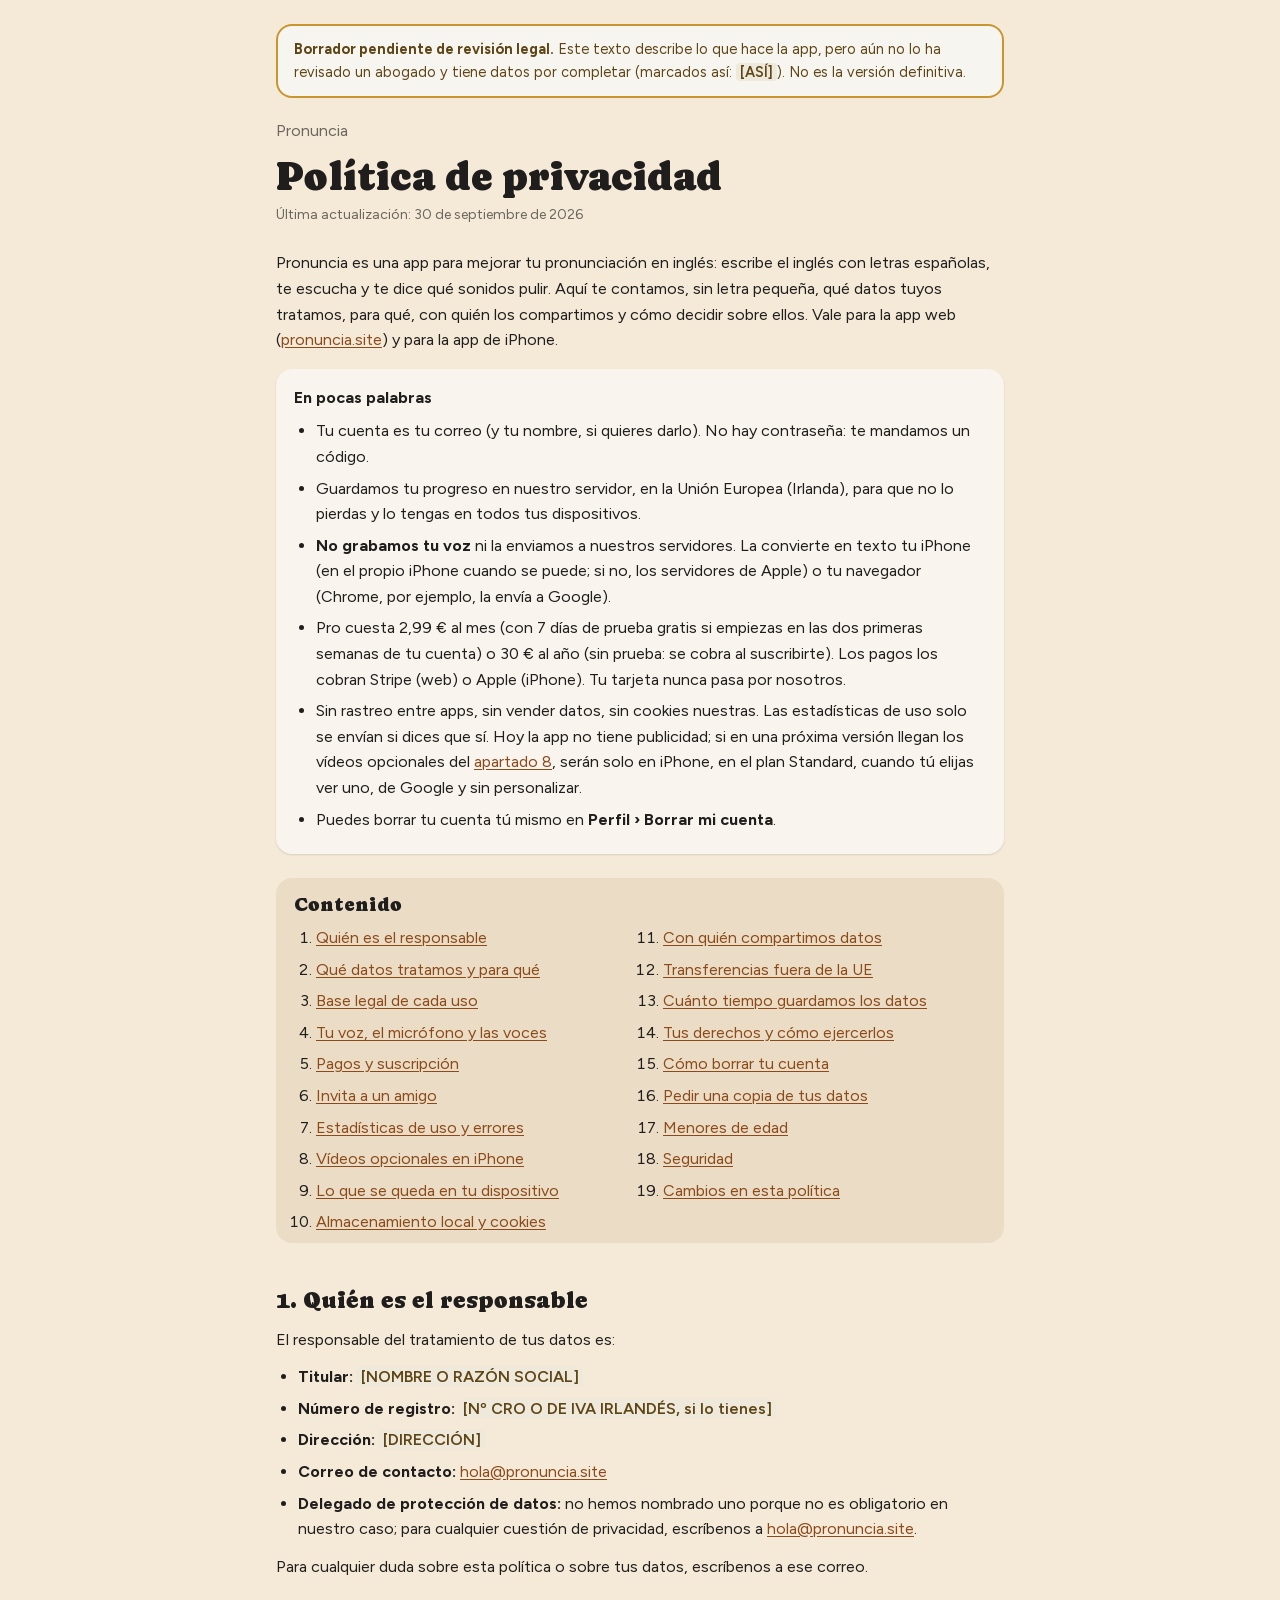
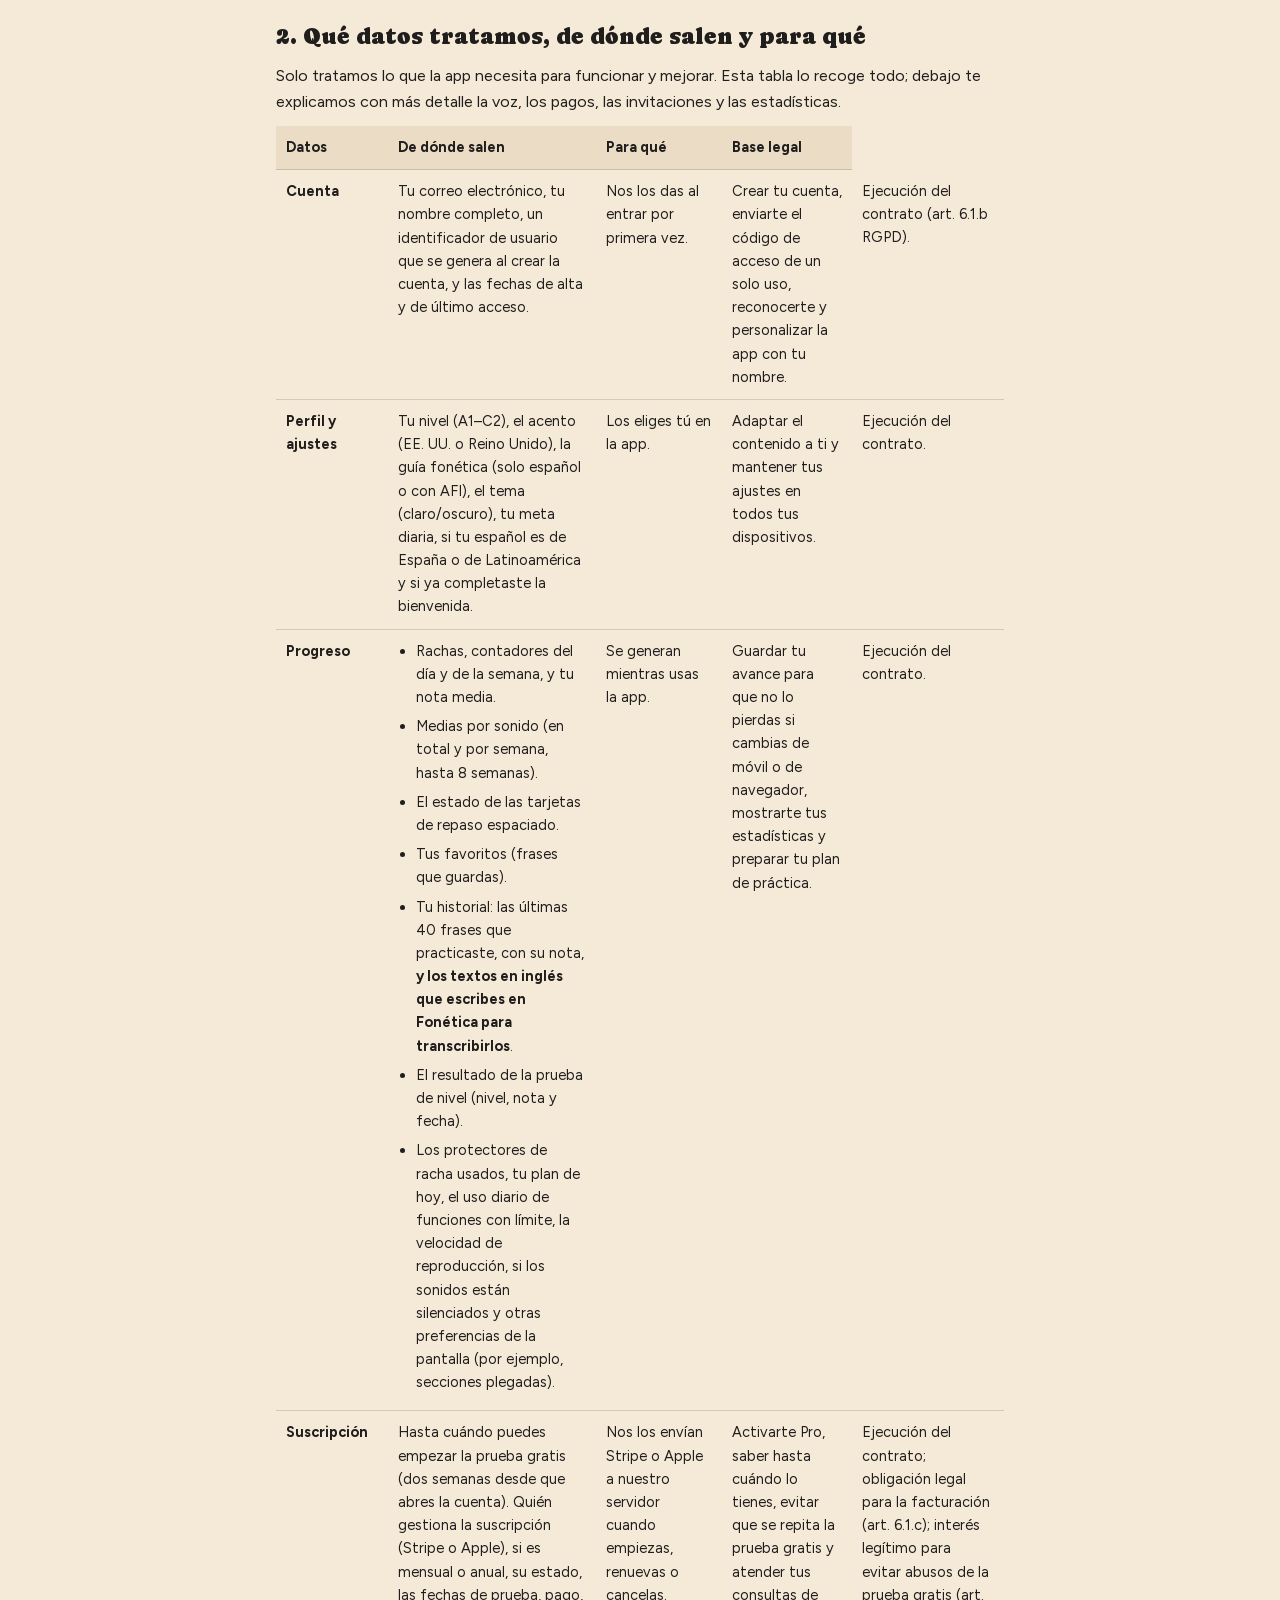
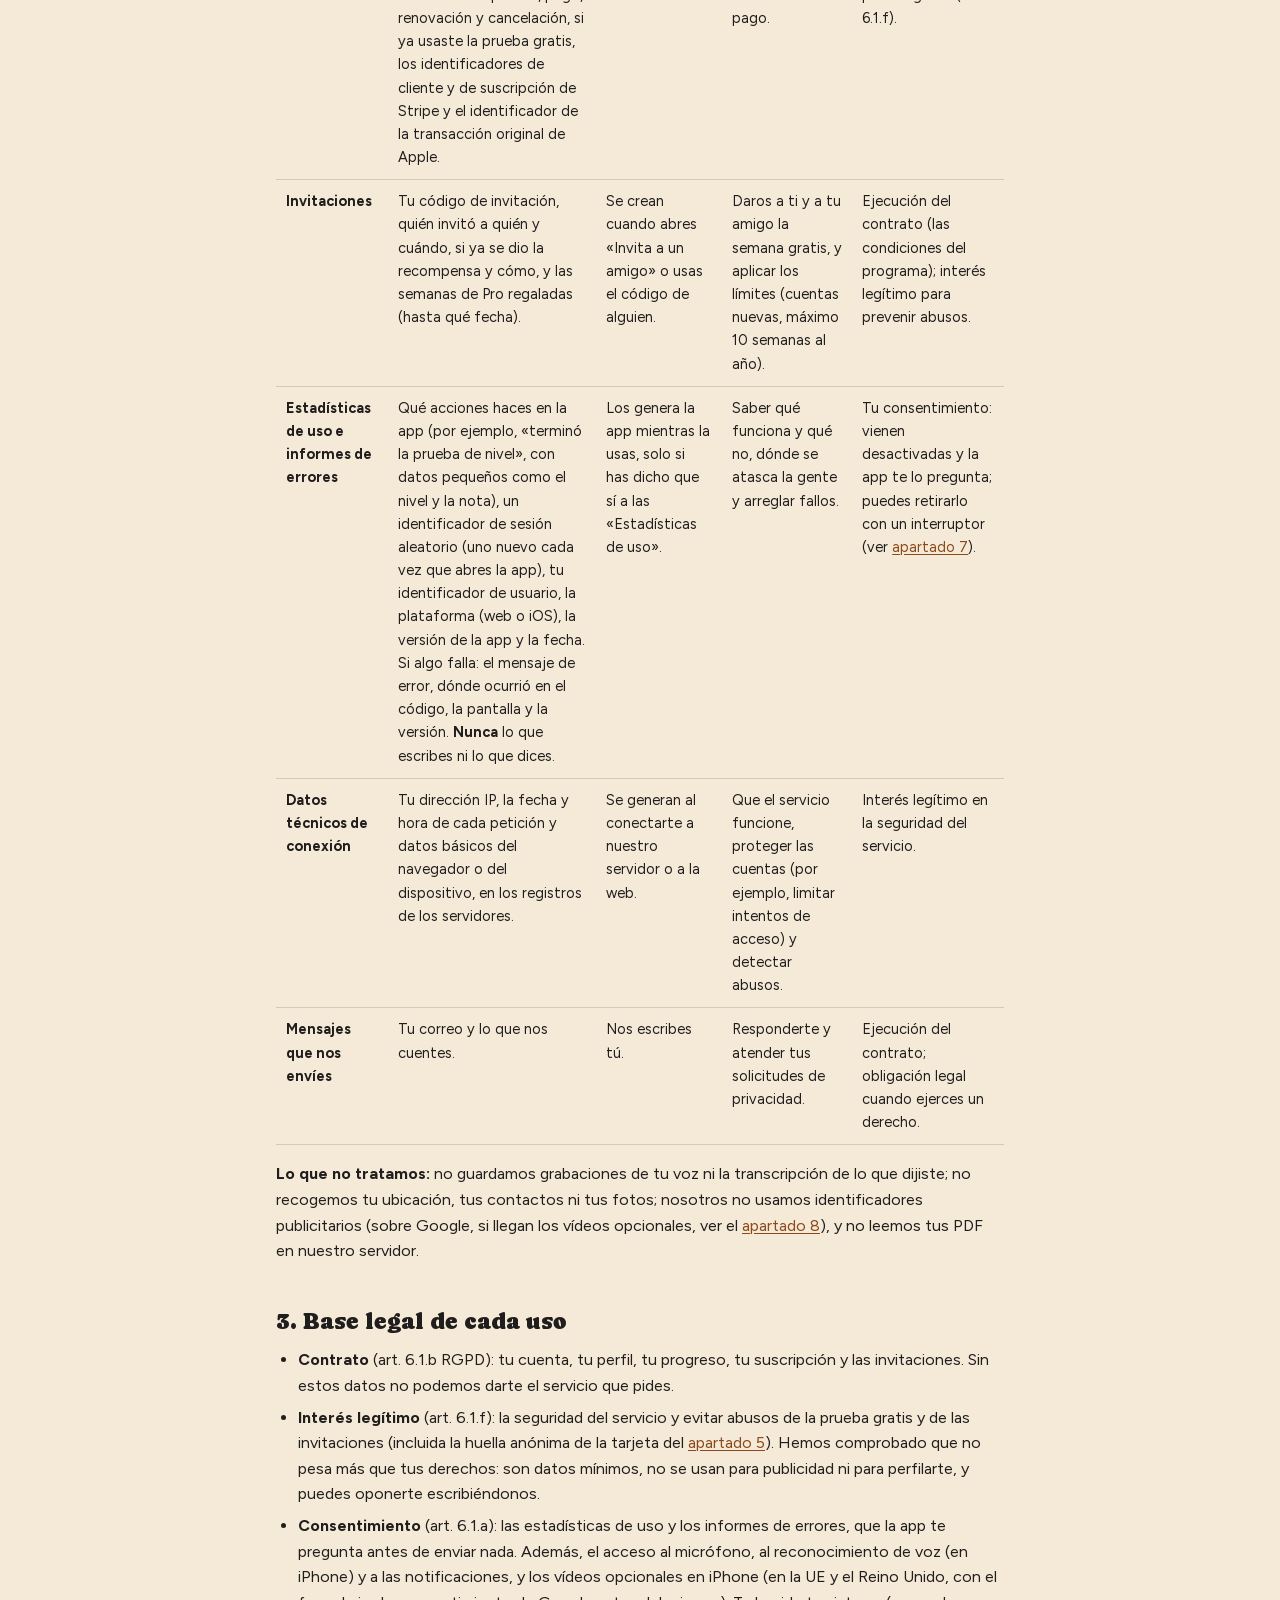
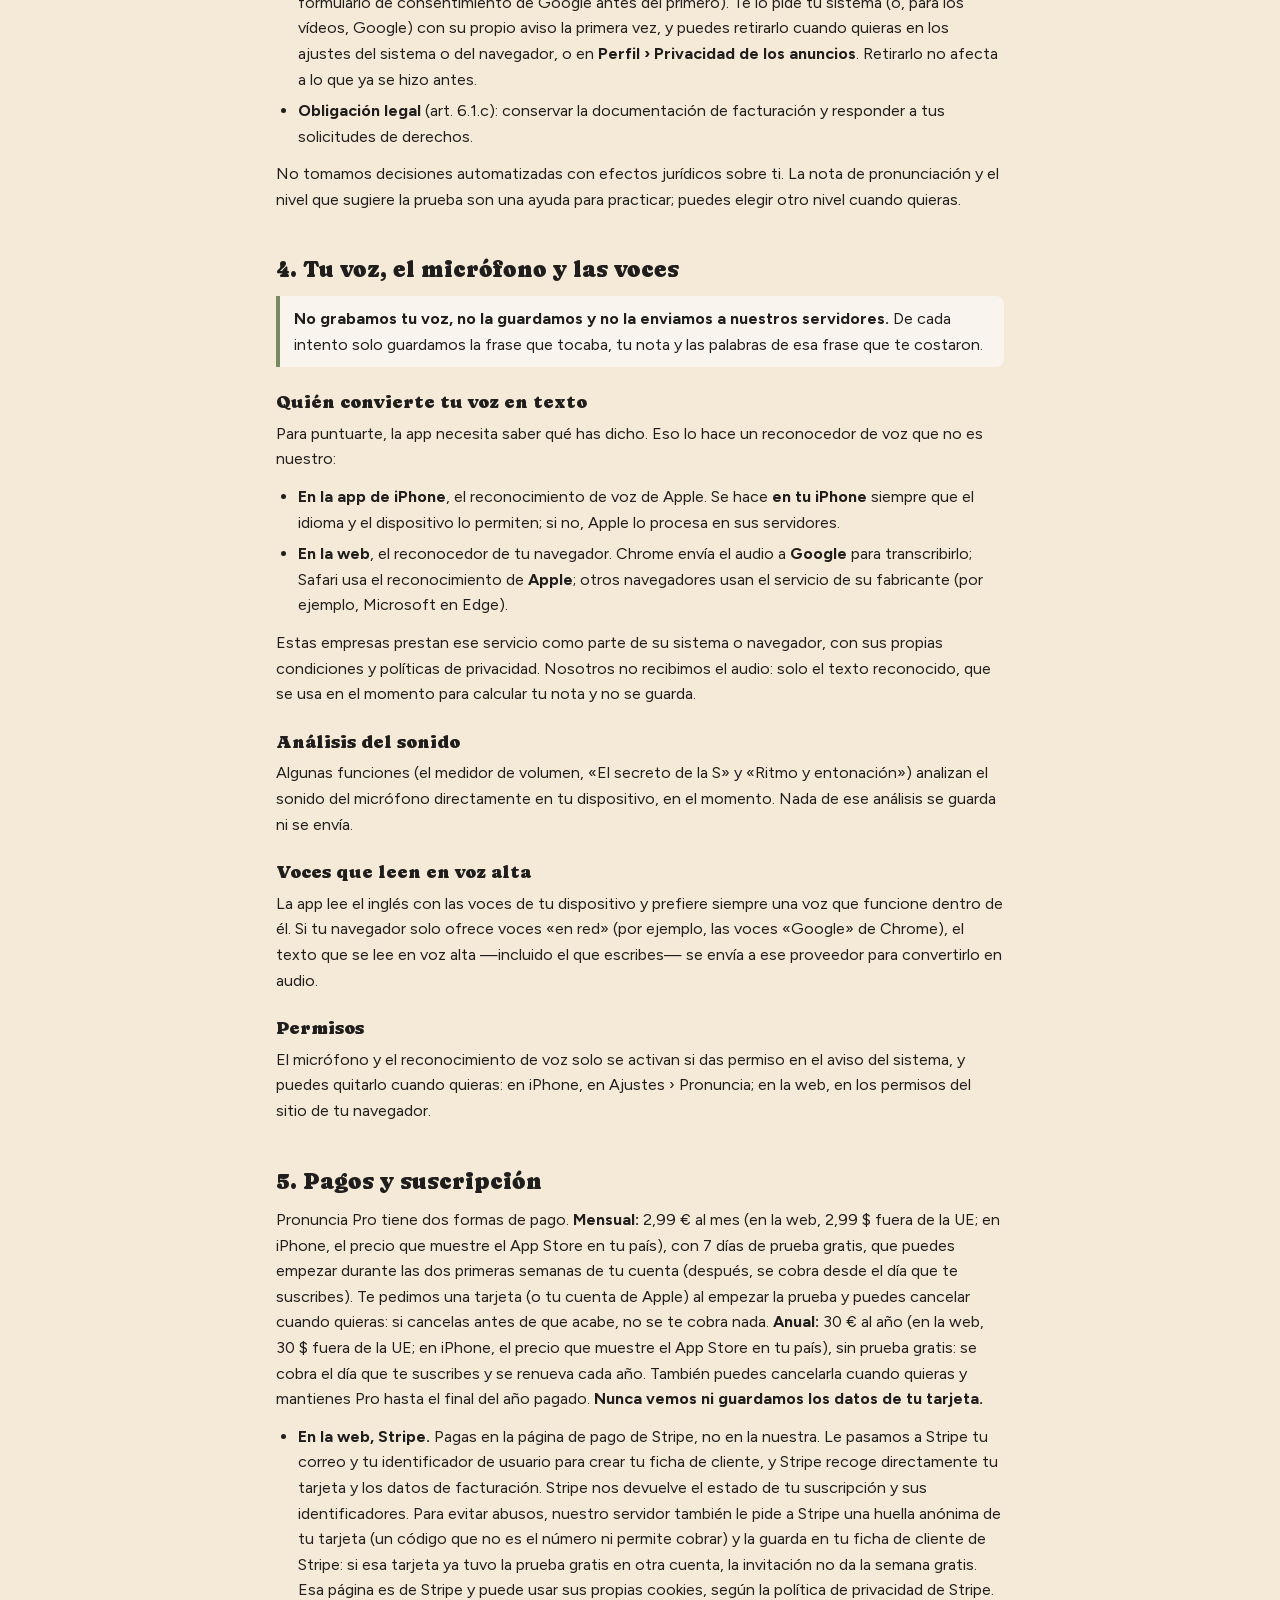
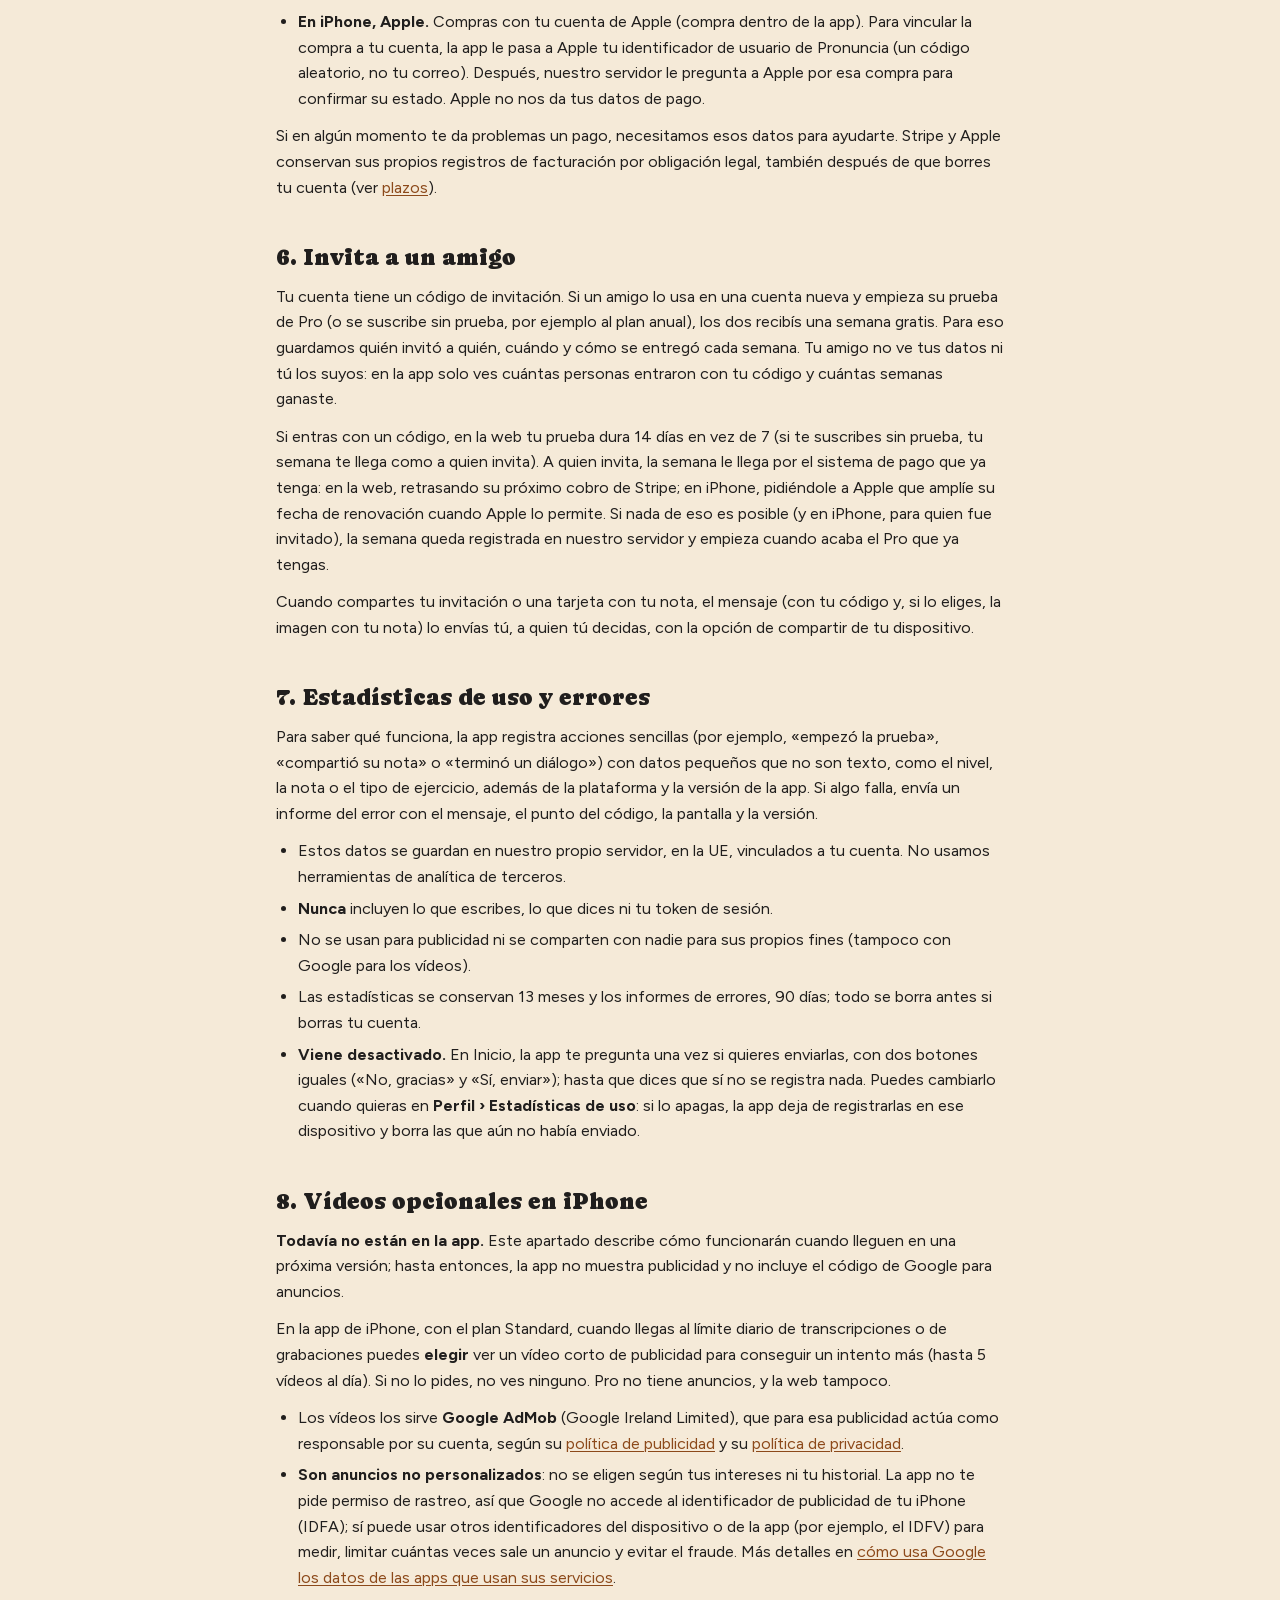
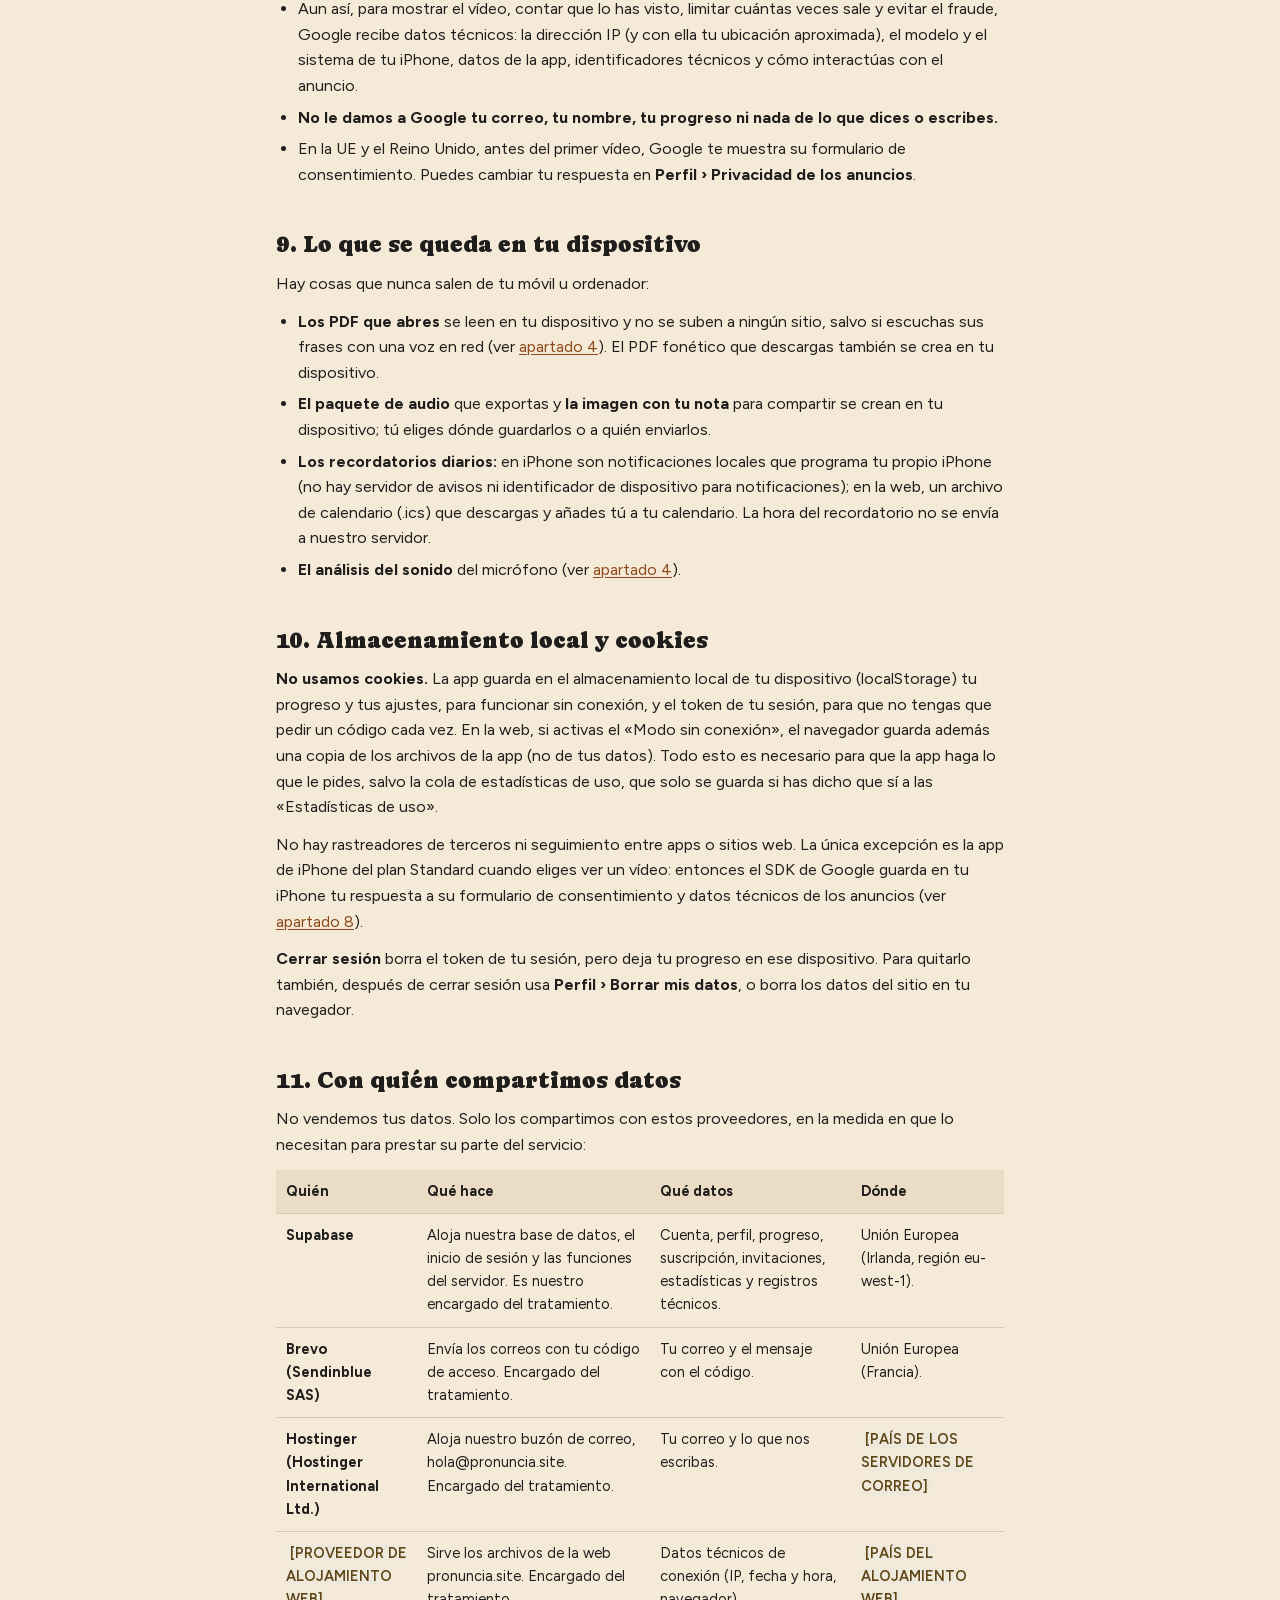
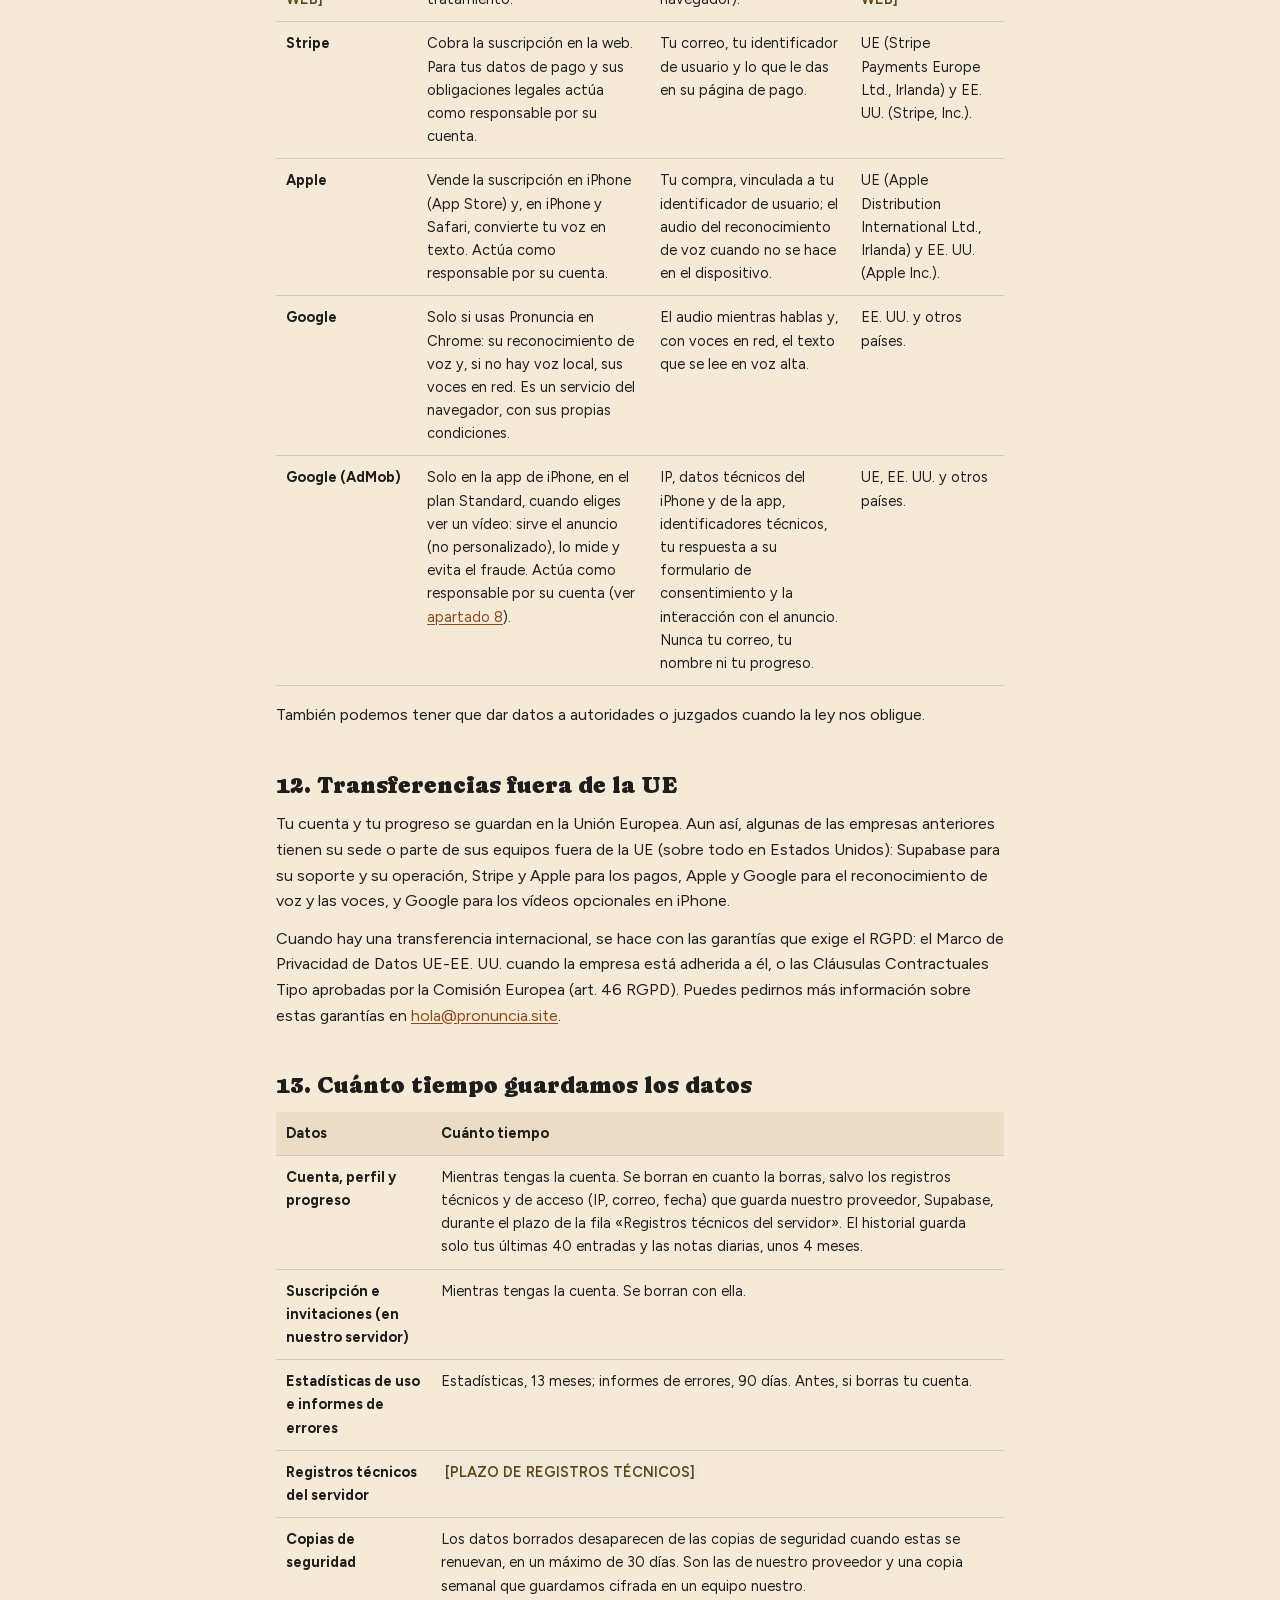
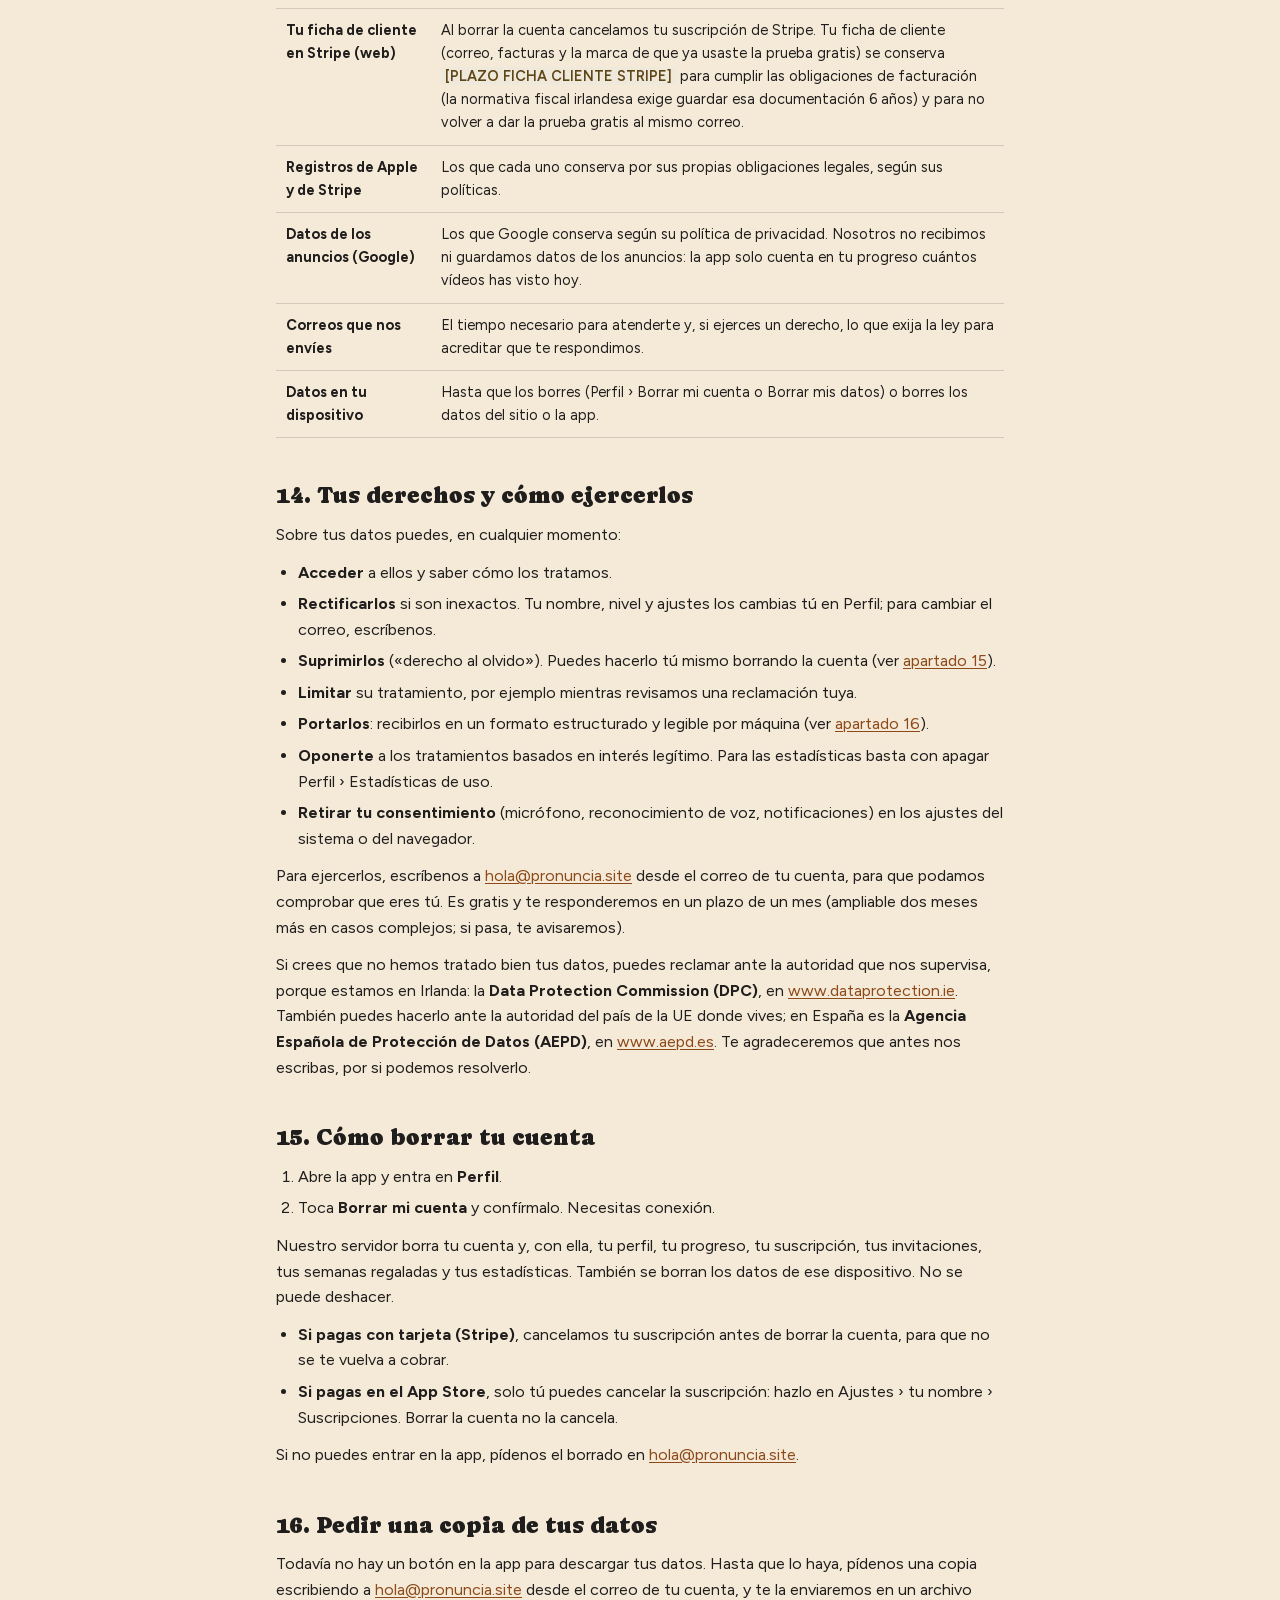
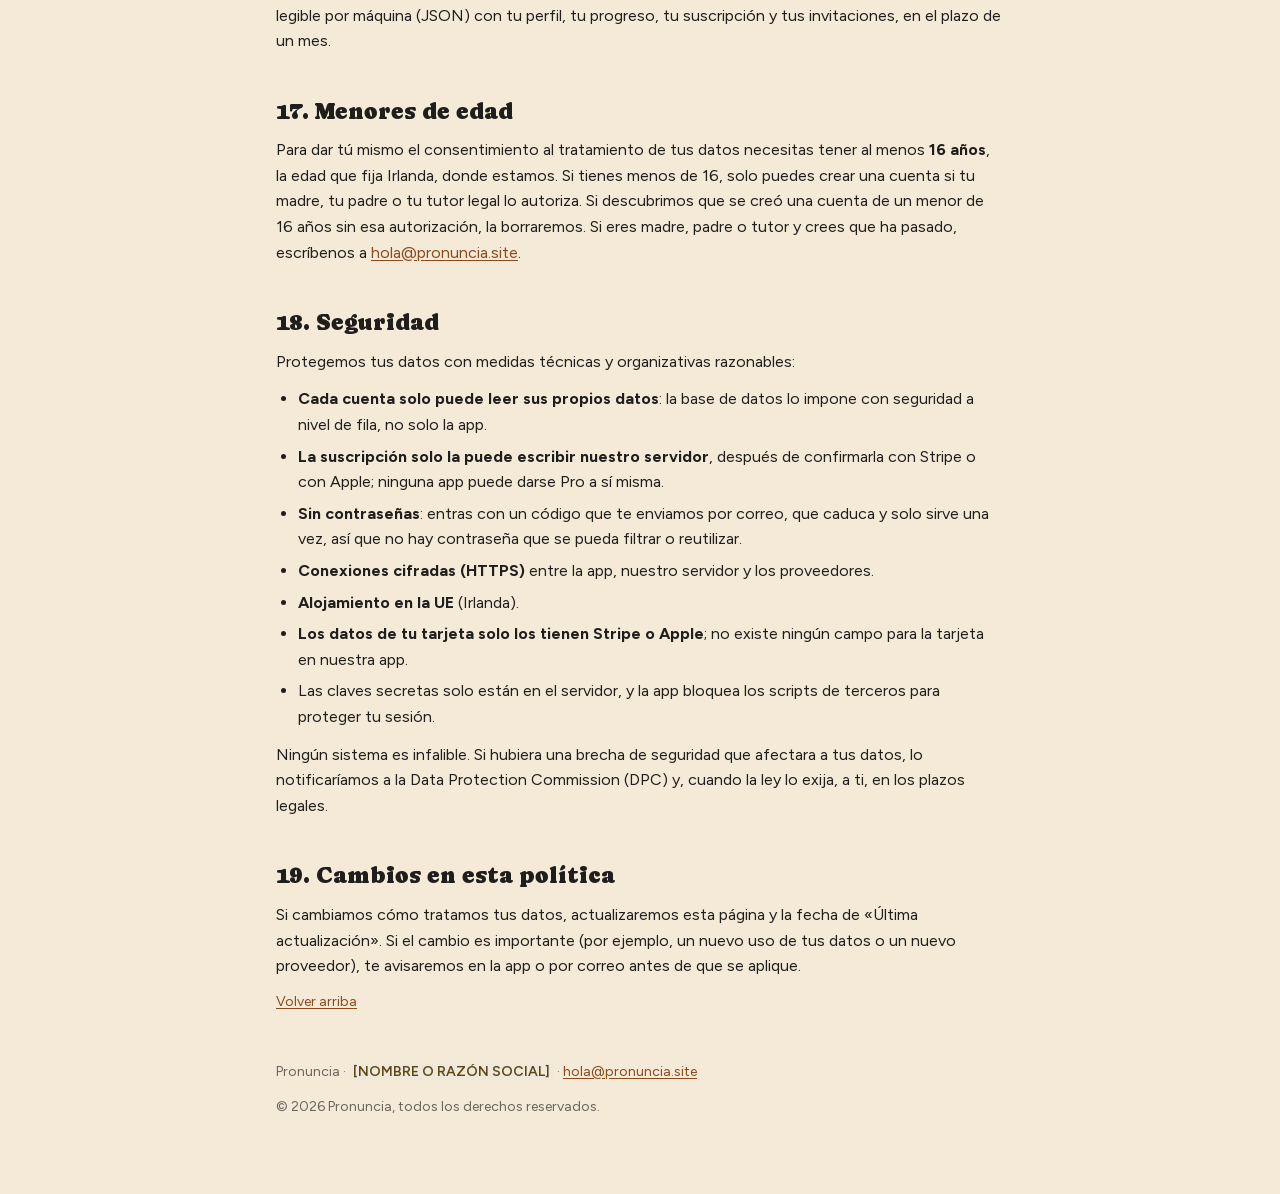
==== commit 3c32e54e: "Security contact (security.txt); backup period in the privacy policy" ====
--- a/privacidad/index.html
+++ b/privacidad/index.html
@@ -570,7 +570,7 @@
     <tr><th scope="row">Suscripción e invitaciones (en nuestro servidor)</th><td data-label="Cuánto tiempo">Mientras tengas la cuenta. Se borran con ella.</td></tr>
     <tr><th scope="row">Estadísticas de uso e informes de errores</th><td data-label="Cuánto tiempo">Estadísticas, 13 meses; informes de errores, 90 días. Antes, si borras tu cuenta.</td></tr>
     <tr><th scope="row">Registros técnicos del servidor</th><td data-label="Cuánto tiempo"><span class="placeholder">[PLAZO DE REGISTROS TÉCNICOS]</span></td></tr>
-    <tr><th scope="row">Copias de seguridad</th><td data-label="Cuánto tiempo">Los datos borrados desaparecen de las copias de seguridad del proveedor cuando estas se renuevan, en un máximo de <span class="placeholder">[PLAZO DE COPIAS DE SEGURIDAD]</span>.</td></tr>
+    <tr><th scope="row">Copias de seguridad</th><td data-label="Cuánto tiempo">Los datos borrados desaparecen de las copias de seguridad cuando estas se renuevan, en un máximo de 30 días. Son las de nuestro proveedor y una copia semanal que guardamos cifrada en un equipo nuestro.</td></tr>
     <tr><th scope="row">Tu ficha de cliente en Stripe (web)</th><td data-label="Cuánto tiempo">Al borrar la cuenta cancelamos tu suscripción de Stripe. Tu ficha de cliente (correo, facturas y la marca de que ya usaste la prueba gratis) se conserva <span class="placeholder">[PLAZO FICHA CLIENTE STRIPE]</span> para cumplir las obligaciones de facturación (la normativa fiscal irlandesa exige guardar esa documentación 6 años) y para no volver a dar la prueba gratis al mismo correo.</td></tr>
     <tr><th scope="row">Registros de Apple y de Stripe</th><td data-label="Cuánto tiempo">Los que cada uno conserva por sus propias obligaciones legales, según sus políticas.</td></tr>
     <tr><th scope="row">Datos de los anuncios (Google)</th><td data-label="Cuánto tiempo">Los que Google conserva según su política de privacidad. Nosotros no recibimos ni guardamos datos de los anuncios: la app solo cuenta en tu progreso cuántos vídeos has visto hoy.</td></tr>
